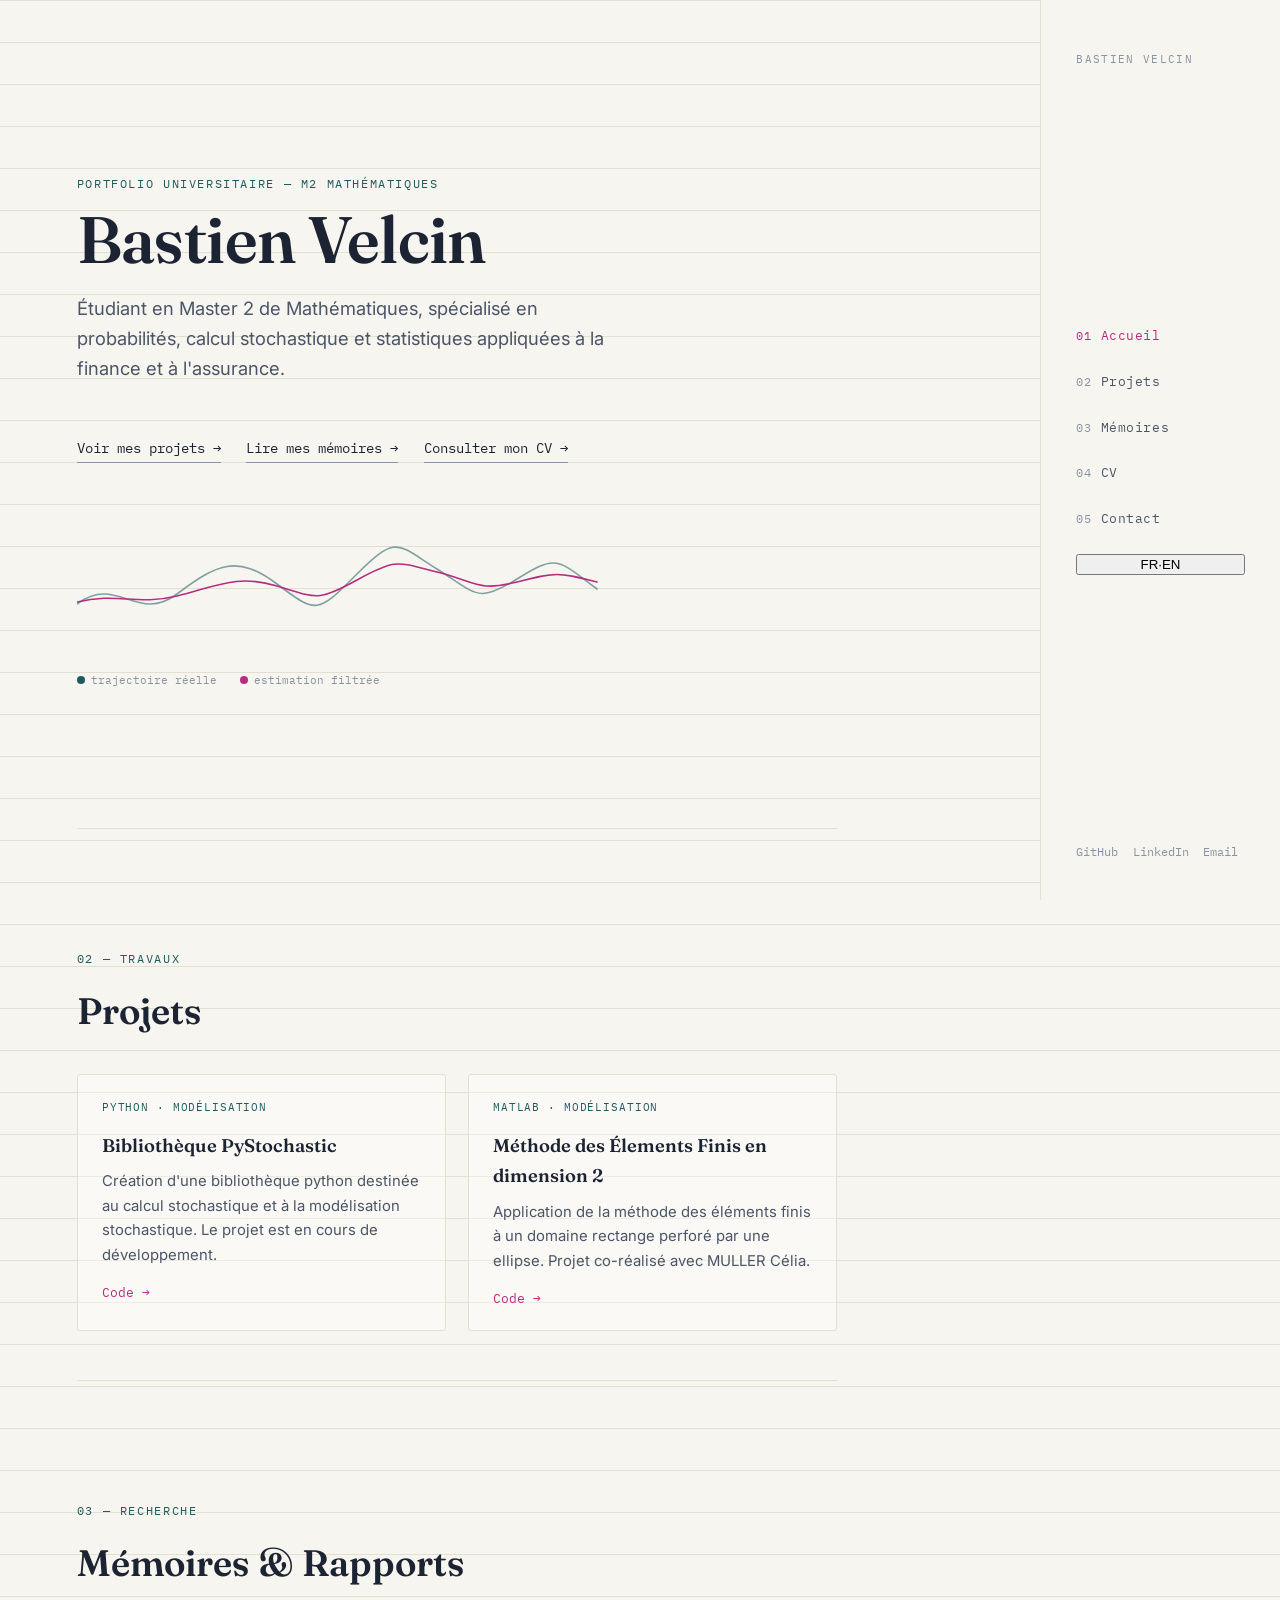
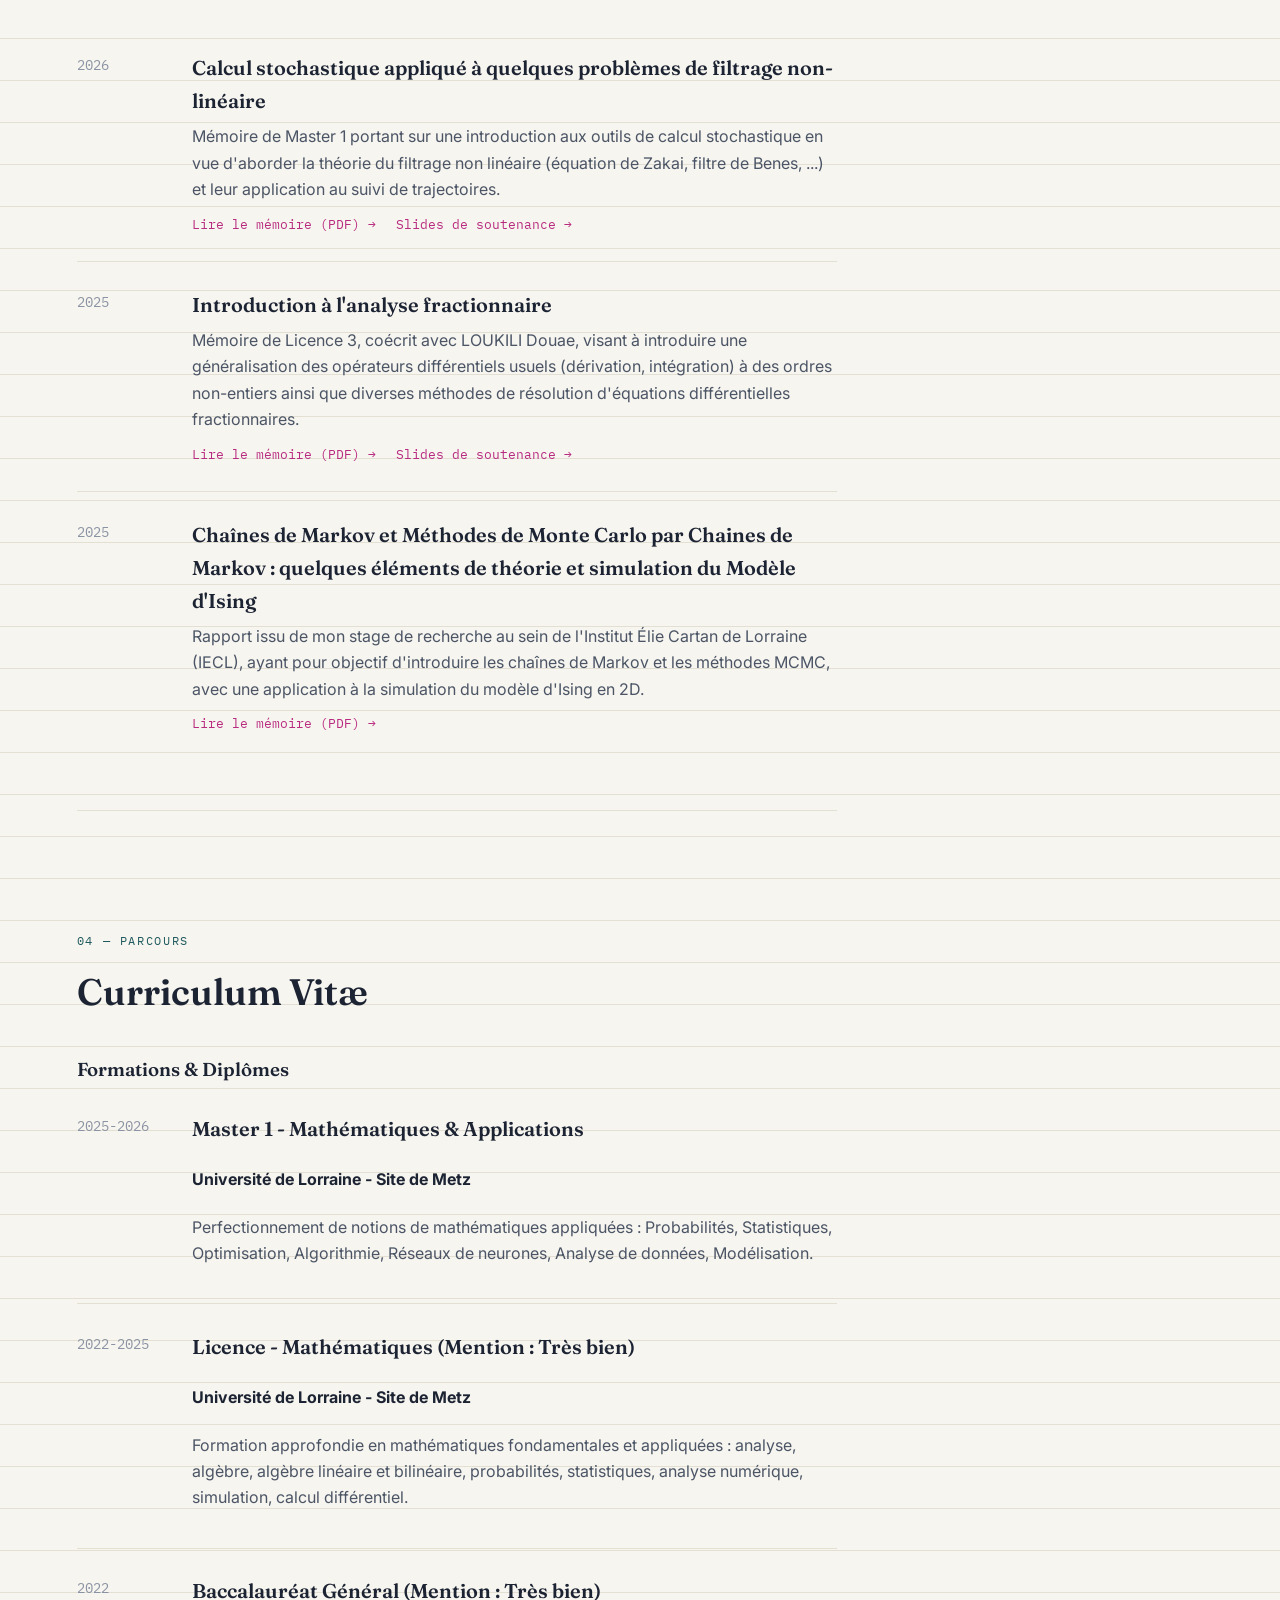
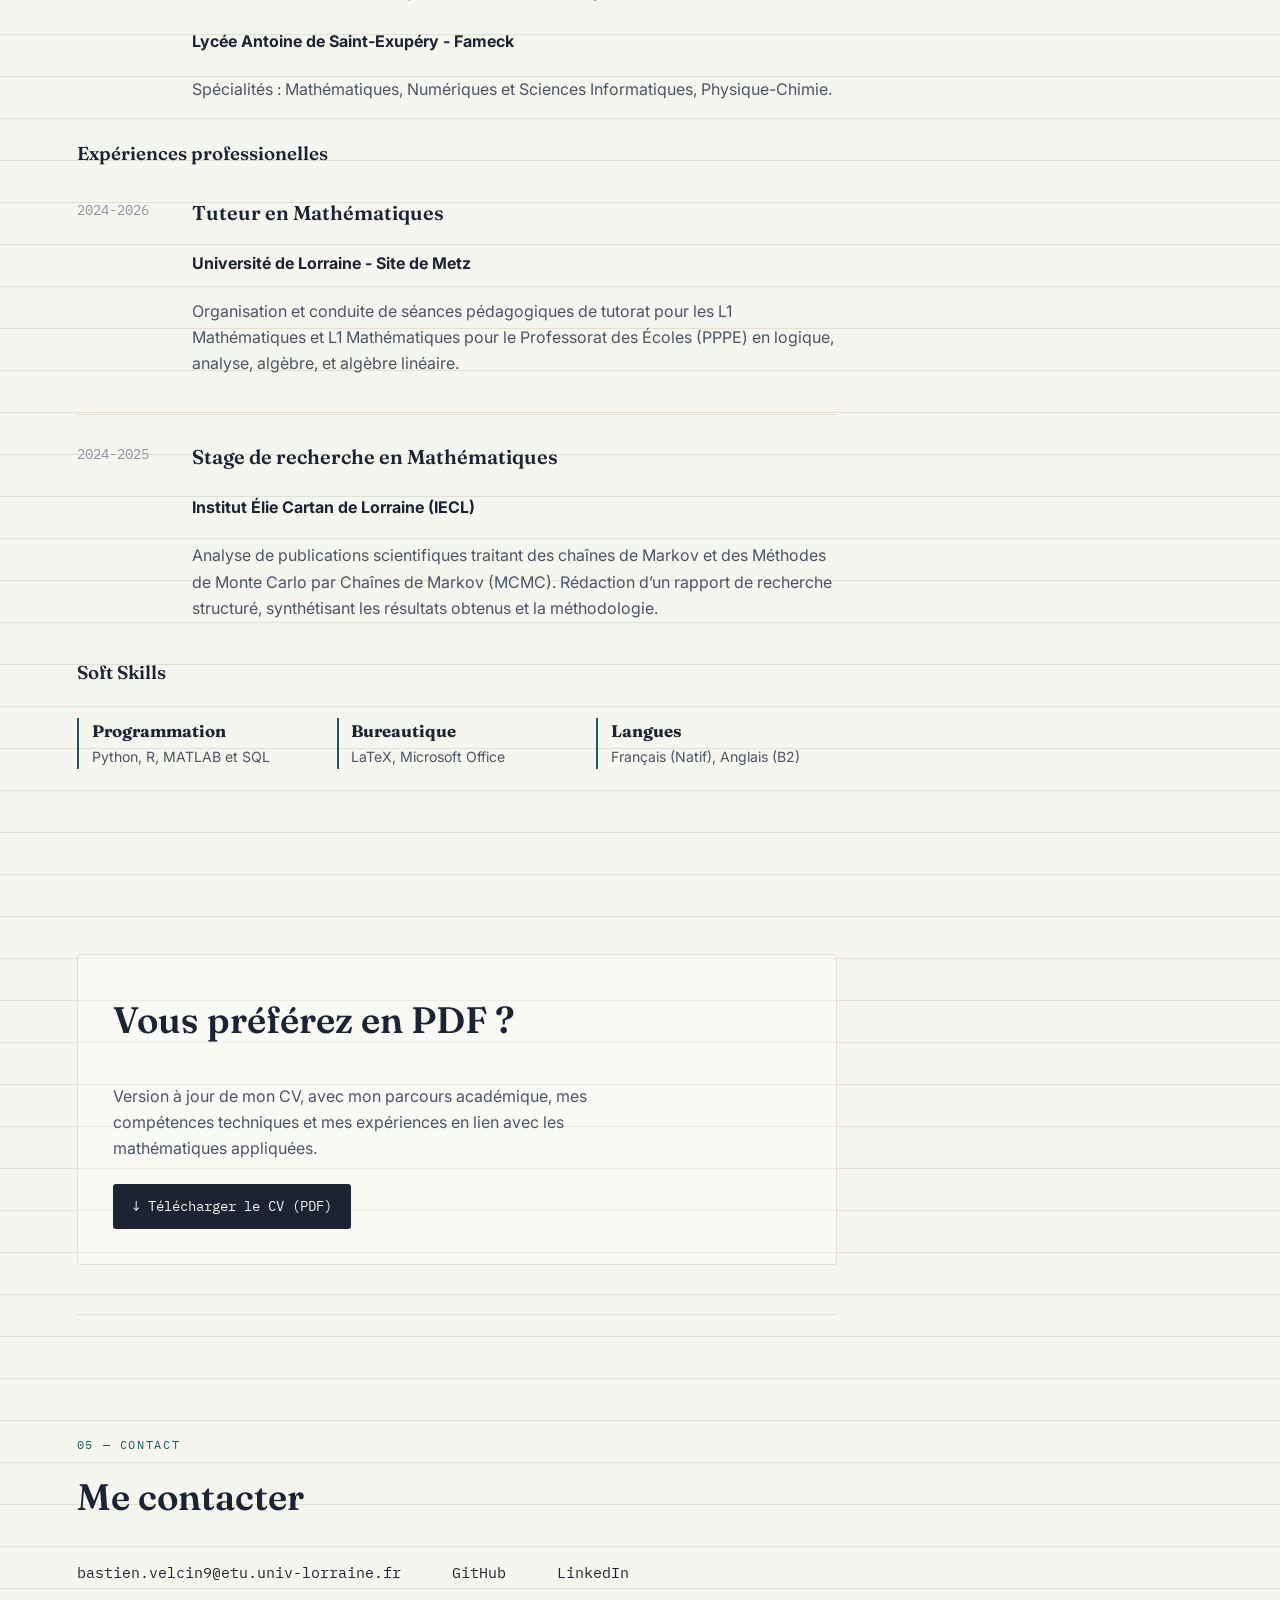
==== index.html @ 04fc6104 "Update index.html" ====
<!DOCTYPE html>
<html lang="fr">
<head>
<meta charset="UTF-8">
<meta name="viewport" content="width=device-width, initial-scale=1.0">
<title>Bastien Velcin — Portfolio universitaire</title>
<meta name="description" content="Portfolio universitaire — projets, mémoires et CV en mathématiques (probabilités, calcul stochastique, filtrage non linéaire).">
<link rel="preconnect" href="https://fonts.googleapis.com">
<link rel="preconnect" href="https://fonts.gstatic.com" crossorigin>
<link href="https://fonts.googleapis.com/css2?family=Fraunces:ital,opsz,wght@0,9..144,400;0,9..144,600;1,9..144,500&family=Inter:wght@400;500;600&family=IBM+Plex+Mono:wght@400;500&display=swap" rel="stylesheet">
<link rel="stylesheet" href="style.css">
</head>
<body>

<!-- Mobile top bar (shown under 900px, replaces the fixed right nav) -->
<!--
<div class="topbar">
  <span class="brand">Bastien Velcin</span>
  <div class="topbar-right">
    <button class="lang-switch" id="lang-toggle-mobile" aria-label="Changer de langue / Switch language">
      <span data-lang-btn="fr">FR</span><span class="lang-sep">·</span><span data-lang-btn="en">EN</span>
    </button>
    <button id="menu-toggle" aria-expanded="false" aria-controls="topbar-menu">Menu</button>
  </div>
</div>
<nav id="topbar-menu" class="topbar-menu" aria-label="Navigation principale (mobile)">
  <a href="#accueil" data-nav data-i18n="nav.accueil">Accueil</a>
  <a href="#projets" data-nav data-i18n="nav.projets">Projets</a>
  <a href="#memoires" data-nav data-i18n="nav.memoires">Mémoires</a>
  <a href="#cv" data-nav data-i18n="nav.cv">CV</a>
  <a href="#contact" data-nav data-i18n="nav.contact">Contact</a>
</nav>
-->
<div class="layout">

  <main class="content">

    <!-- ============ ACCUEIL ============ -->
    <section id="accueil">
      <p class="eyebrow" data-i18n="hero.eyebrow">Portfolio universitaire — M2 Mathématiques</p>
      <h1 class="hero-title">Bastien Velcin</h1>
      <p class="hero-tagline" data-i18n="hero.tagline">
        Étudiant en Master 2 de Mathématiques, spécialisé en probabilités, calcul stochastique et
        statistiques appliquées à la finance et à l'assurance.
      </p>

      <div class="hero-links">
        <a href="#projets" data-i18n="hero.link.projets">Voir mes projets →</a>
        <a href="#memoires" data-i18n="hero.link.memoires">Lire mes mémoires →</a>
        <a href="#cv" data-i18n="hero.link.cv">Consulter mon CV →</a>
      </div>

      <div class="trajectory-wrap">
        <svg viewBox="0 0 560 140" width="100%" height="140" role="img" aria-label="Illustration : trajectoire réelle et son estimation filtrée">
          <path id="path-true" class="path-anim" d="M0,90 C40,60 60,110 100,80 S160,40 200,70 240,100 280,60 320,30 360,55 400,90 440,65 480,45 520,75 560,50" />
          <path id="path-est" class="path-anim" d="M0,88 C40,78 60,92 100,82 S160,60 200,72 240,88 280,66 320,48 360,58 400,78 440,68 480,58 520,68 560,58" />
        </svg>
        <p class="trajectory-caption">
          <span><i class="dot steel"></i> <span data-i18n="traj.true">trajectoire réelle</span></span>
          <span><i class="dot raspberry"></i> <span data-i18n="traj.est">estimation filtrée</span></span>
        </p>
      </div>
    </section>

    <!-- ============ PROJETS ============ -->
    <section id="projets">
      <p class="eyebrow" data-i18n="section.projets.eyebrow">02 — Travaux</p>
      <h2 data-i18n="section.projets.title">Projets</h2>
      <div class="grid-projets" id="projets-grid"><!-- injecté par script.js --></div>
    </section>

    <!-- ============ MEMOIRES ============ -->
    <section id="memoires">
      <p class="eyebrow" data-i18n="section.memoires.eyebrow">03 — Recherche</p>
      <h2 data-i18n="section.memoires.title">Mémoires & Rapports</h2>
      <div id="memoires-list"><!-- injecté par script.js --></div>
    </section>

    <!-- ============ CV ============ -->
    <section id="cv">
      <p class="eyebrow" data-i18n="section.cv.eyebrow">04 — Parcours</p>
      <h2 data-i18n="section.cv.title">Curriculum Vitæ</h2>

      <div id="diplomes">
      <h3 data-i18n="section.diplomes.title">Formations & Diplômes</h3>
      <div id="diplomes-list"><!-- injecté par script.js --></div>
      </div>
      
      <div id="experiences">
      <h3 data-i18n="section.experiences.title">Expériences professionnelles</h3>
      <div id="experiences-list"><!-- injecté par script.js --></div>
      </div>
      
       <div id="softskills">
        <h3 data-i18n="section.softskills.title">Soft Skills</h3>
        <ul class="cv-highlights", id="softskills-list"></ul>
        <!--
       <ul class="cv-highlights">
          <li><strong data-i18n="cv.h1.label">Programmation</strong><span data-i18n="cv.h1.value">Python, R, MATLAB, SQL</span></li>
          <li><strong data-i18n="cv.h2.label">Bureautique</strong><span data-i18n="cv.h2.value">LaTeX, Excel</span></li>
          <li><strong data-i18n="cv.h3.label">Langues</strong><span data-i18n="cv.h3.value">Français (Natif), Anglais (B2)</span></li>
        </ul>-->
      </div>
      <section>
      </section>
      <div class="cv-box">
        <h2>Vous préférez en PDF ?</h2>
        <p class="cv-summary" data-i18n="cv.summary">
          Version à jour de mon CV, avec mon parcours académique, mes compétences techniques
          et mes expériences en lien avec les mathématiques appliquées.
        </p>
        <div id="cv-button">
        </div>
        <!--<a class="btn" href="assets/cv/CV.pdf" download data-i18n="cv.button">↓ Télécharger le CV (PDF)</a>-->

        <!--
        <ul class="cv-highlights">
          <li><strong data-i18n="cv.h1.label">M1</strong><span data-i18n="cv.h1.value">Mathématiques — probabilités &amp; stochastique</span></li>
          <li><strong data-i18n="cv.h2.label">Mémoire</strong><span data-i18n="cv.h2.value">Filtrage non linéaire</span></li>
          <li><strong data-i18n="cv.h3.label">Outils</strong><span data-i18n="cv.h3.value">LaTeX, Python, R</span></li>
        </ul>
        -->
      </div>
    </section>

    <!-- ============ CONTACT ============ -->
    <section id="contact">
      <p class="eyebrow" data-i18n="section.contact.eyebrow">05 — Contact</p>
      <h2 data-i18n="section.contact.title">Me contacter</h2>
      <div class="contact-grid">
        <a href="mailto:prenom.nom@etu.univ.fr">bastien.velcin9@etu.univ-lorraine.fr</a>
        <a href="https://github.com/BastienVelcin" target="_blank" rel="noopener">GitHub</a>
        <a href="https://www.linkedin.com/in/bastien-velcin" target="_blank" rel="noopener">LinkedIn</a>
      </div>
    </section>

  </main>

  <!--
  <footer class="site-foot">© <span id="year"></span> — <span data-i18n="footer.text">Site construit avec HTML/CSS/JS, hébergé sur GitHub Pages.</span></footer>
  -->
  <aside class="sidebar">
    <p class="brand">Bastien Velcin</p>
    <nav aria-label="Navigation principale">
      <ul>
        <li><a href="#accueil" data-nav><span class="idx">01</span><span data-i18n="nav.accueil">Accueil</span></a></li>
        <li><a href="#projets" data-nav><span class="idx">02</span><span data-i18n="nav.projets">Projets</span></a></li>
        <li><a href="#memoires" data-nav><span class="idx">03</span><span data-i18n="nav.memoires">Mémoires</span></a></li>
        <li><a href="#cv" data-nav><span class="idx">04</span><span data-i18n="nav.cv">CV</span></a></li>
        <li><a href="#contact" data-nav><span class="idx">05</span><span data-i18n="nav.contact">Contact</span></a></li>
      </ul>
    </nav>
    <button class="lang-switch" id="lang-toggle-desktop" aria-label="Changer de langue / Switch language">
      <span data-lang-btn="fr">FR</span><span class="lang-sep">·</span><span data-lang-btn="en">EN</span>
    </button>
    <div class="sidebar-foot">
      <a href="https://github.com/BastienVelcin" target="_blank" rel="noopener">GitHub</a>
      <a href="https://www.linkedin.com/in/bastien-velcin" target="_blank" rel="noopener">LinkedIn</a>
      <a href="mailto:bastien.velcin9@etu.univ-lorraine.fr">Email</a>
    </div>
  </aside>

</div>

<script src="script.js"></script>
</body>
</html>
---- style.css ----
/* ===================================================================
   PORTFOLIO — tokens
   Paper & ink base, raspberry (filtered estimate) / steel (true signal)
   as a split-complementary accent pair — a nod to filtering theory:
   one color for the noisy/true trajectory, one for the estimate.
=================================================================== */
:root {
  --paper: #F7F5EF;
  --paper-line: #E3E0D3;
  --ink: #1C2333;
  --ink-soft: #4B5566;
  --ink-faint: #8A93A3;
  --raspberry: #B82C80;
  --raspberry-soft: rgba(184, 44, 128, 0.10);
  --steel: #1F5A5E;
  --steel-soft: rgba(31, 90, 94, 0.10);

  --font-display: 'Fraunces', 'Georgia', serif;
  --font-body: 'Inter', -apple-system, BlinkMacSystemFont, 'Segoe UI', sans-serif;
  --font-mono: 'IBM Plex Mono', 'SFMono-Regular', Consolas, monospace;

  --nav-w: 240px;
  --content-max: 760px;
  --radius: 3px;
}

* { box-sizing: border-box; }

html {
  scroll-behavior: smooth;
}

@media (prefers-reduced-motion: reduce) {
  html { scroll-behavior: auto; }
  * { animation-duration: 0.001ms !important; animation-iteration-count: 1 !important; transition-duration: 0.001ms !important; }
}

body {
  margin: 0;
  background:
    linear-gradient(var(--paper-line) 1px, transparent 1px) 0 0 / 100% 42px,
    var(--paper);
  color: var(--ink);
  font-family: var(--font-body);
  font-size: 16px;
  line-height: 1.65;
  -webkit-font-smoothing: antialiased;
}

a { color: var(--raspberry); text-decoration: none; }
a:hover { text-decoration: underline; }

::selection { background: var(--raspberry-soft); color: var(--ink); }

/* ---------------------------------------------------------------
   Layout — the page divided in two: scrolling content on the
   left, a fixed vertical nav rail on the right.
---------------------------------------------------------------- */
.layout {
  display: flex;
  min-height: 100vh;
}

main.content {
  flex: 1 1 auto;
  padding: 0 6vw 0 6vw;
  margin-right: var(--nav-w);
  max-width: calc(var(--content-max) + 12vw);
}

.sidebar {
  position: fixed;
  top: 0;
  right: 0;
  width: var(--nav-w);
  height: 100vh;
  border-left: 1px solid var(--paper-line);
  background: var(--paper);
  display: flex;
  flex-direction: column;
  justify-content: center;
  padding: 0 2.2rem;
  z-index: 50;
}

.sidebar .brand {
  position: absolute;
  top: 2.4rem;
  left: 2.2rem;
  right: 2.2rem;
  font-family: var(--font-mono);
  font-size: 0.7rem;
  letter-spacing: 0.12em;
  color: var(--ink-faint);
  text-transform: uppercase;
}

.sidebar nav ul {
  list-style: none;
  margin: 0;
  padding: 0;
}

.sidebar nav li { margin: 0 0 1.5rem; }

.sidebar nav a {
  color: var(--ink-soft);
  font-family: var(--font-mono);
  font-size: 0.82rem;
  letter-spacing: 0.04em;
  display: flex;
  align-items: baseline;
  gap: 0.6rem;
  transition: color 0.2s ease;
}

.sidebar nav a:hover { color: var(--ink); text-decoration: none; }

.sidebar nav .idx {
  color: var(--ink-faint);
  font-size: 0.72rem;
}

.sidebar nav a.active { color: var(--raspberry); }
.sidebar nav a.active .idx { color: var(--raspberry); }

.sidebar nav a.active::before {
  content: '';
  position: absolute;
}

.sidebar .sidebar-foot {
  position: absolute;
  bottom: 2.4rem;
  left: 2.2rem;
  right: 2.2rem;
  display: flex;
  gap: 0.9rem;
}

.sidebar .sidebar-foot a {
  color: var(--ink-faint);
  font-size: 0.75rem;
  font-family: var(--font-mono);
}
.sidebar .sidebar-foot a:hover { color: var(--raspberry); }

/* Mobile top bar (replaces the sidebar under 900px) */
.topbar { display: none; }

/* ---------------------------------------------------------------
   Sections
---------------------------------------------------------------- */
section {
  padding: 7.5rem 0 3rem;
  border-bottom: 1px solid transparent;
} 

section + section { border-top: 1px solid var(--paper-line); }

.eyebrow {
  font-family: var(--font-mono);
  font-size: 0.72rem;
  letter-spacing: 0.14em;
  text-transform: uppercase;
  color: var(--steel);
  margin: 0 0 0.8rem;
}

h1, h2, h3 { font-family: var(--font-display); font-weight: 600; color: var(--ink); margin: 0; }

h2 { font-size: clamp(1.7rem, 3vw, 2.3rem); margin-bottom: 2rem; }

/* ---- Hero / Accueil ---- */
#accueil {
  padding-top: 6rem;
  min-height: 92vh;
  display: flex;
  flex-direction: column;
  justify-content: center;
}

.hero-title {
  font-size: clamp(2.4rem, 5.2vw, 4.1rem);
  line-height: 1.05;
  letter-spacing: -0.01em;
}

.hero-title em {
  font-style: italic;
  color: var(--raspberry);
}

.hero-tagline {
  margin-top: 1.1rem;
  font-size: 1.15rem;
  color: var(--ink-soft);
  max-width: 46ch;
}

.hero-links {
  margin-top: 2.2rem;
  display: flex;
  gap: 1.6rem;
  flex-wrap: wrap;
  font-family: var(--font-mono);
  font-size: 0.85rem;
}

.hero-links a {
  color: var(--ink);
  border-bottom: 1px solid var(--ink-faint);
  padding-bottom: 2px;
}
.hero-links a:hover { border-color: var(--raspberry); color: var(--raspberry); text-decoration: none; }

.trajectory-wrap {
  margin-top: 3.2rem;
  max-width: 560px;
}

.trajectory-caption {
  font-family: var(--font-mono);
  font-size: 0.7rem;
  color: var(--ink-faint);
  margin-top: 0.6rem;
  display: flex;
  gap: 1.4rem;
}
.trajectory-caption span { display: flex; align-items: center; gap: 0.4rem; }
.dot { width: 8px; height: 8px; border-radius: 50%; display: inline-block; }
.dot.steel { background: var(--steel); }
.dot.raspberry { background: var(--raspberry); }

#path-true, #path-est { fill: none; stroke-width: 1.6; stroke-linecap: round; }
#path-true { stroke: var(--steel); opacity: 0.55; }
#path-est { stroke: var(--raspberry); }

.path-anim {
  stroke-dasharray: 900;
  stroke-dashoffset: 900;
  animation: draw 2.4s ease-out forwards;
}
#path-true.path-anim { animation-delay: 0.1s; }
#path-est.path-anim { animation-delay: 0.5s; }

@keyframes draw { to { stroke-dashoffset: 0; } }

/* ---- Projets ---- */
.grid-projets {
  display: grid;
  grid-template-columns: repeat(auto-fill, minmax(280px, 1fr));
  gap: 1.4rem;
}

.card {
  border: 1px solid var(--paper-line);
  background: rgba(255,255,255,0.35);
  padding: 1.5rem 1.5rem 1.3rem;
  border-radius: var(--radius);
  transition: border-color 0.2s ease, transform 0.2s ease;
}
.card:hover { border-color: var(--raspberry); transform: translateY(-2px); }

.card .tag {
  font-family: var(--font-mono);
  font-size: 0.68rem;
  color: var(--steel);
  text-transform: uppercase;
  letter-spacing: 0.08em;
}

.card h3 { font-size: 1.15rem; margin: 0.5rem 0 0.5rem; }
.card p { color: var(--ink-soft); font-size: 0.93rem; margin: 0 0 0.9rem; }

.card .card-links { display: flex; gap: 1rem; font-size: 0.82rem; font-family: var(--font-mono); }

/* ---- Mémoires ---- */
.memoire-item {
  display: grid;
  grid-template-columns: 90px 1fr;
  gap: 1.6rem;
  padding: 1.6rem 0;
}
.memoire-item + .memoire-item { border-top: 1px solid var(--paper-line); }

.memoire-item .year {
  font-family: var(--font-mono);
  font-size: 0.85rem;
  color: var(--ink-faint);
  padding-top: 0.2rem;
}

.memoire-item h3 { font-size: 1.25rem; margin-bottom: 0.4rem; }
.memoire-item p { color: var(--ink-soft); margin: 0 0 0.7rem; }
.memoire-item .card-links { font-family: var(--font-mono); font-size: 0.82rem; display: flex; gap: 1.2rem; }

/* ---- CV ---- */
.cv-box {
  border: 1px solid var(--paper-line);
  padding: 2.2rem;
  border-radius: var(--radius);
  background: rgba(255,255,255,0.35);
}

.cv-box .cv-summary { color: var(--ink-soft); max-width: 55ch; margin-bottom: 1.4rem; }

.btn {
  display: inline-flex;
  align-items: center;
  gap: 0.5rem;
  font-family: var(--font-mono);
  font-size: 0.85rem;
  color: var(--paper);
  background: var(--ink);
  padding: 0.7rem 1.2rem;
  border-radius: var(--radius);
  transition: background 0.2s ease;
}
.btn:hover { background: var(--raspberry); text-decoration: none; }

.cv-highlights {
  margin-top: 1.8rem;
  display: grid;
  grid-template-columns: repeat(auto-fit, minmax(180px, 1fr));
  gap: 1.2rem;
  list-style: none;
  padding: 0;
}
.cv-highlights li {
  font-size: 0.88rem;
  color: var(--ink-soft);
  border-left: 2px solid var(--steel);
  padding-left: 0.8rem;
}
.cv-highlights strong { display: block; color: var(--ink); font-family: var(--font-display); font-size: 1.05rem; }

/* ---- Contact ---- */
#contact { padding-bottom: 8rem; }
.contact-grid {
  display: flex;
  flex-wrap: wrap;
  gap: 2.4rem 3.2rem;
}
.contact-grid a { font-family: var(--font-mono); font-size: 0.95rem; color: var(--ink); }
.contact-grid a:hover { color: var(--raspberry); }

footer.site-foot {
  margin-right: var(--nav-w);
  padding: 1.6rem 6vw 2rem;
  font-family: var(--font-mono);
  font-size: 0.72rem;
  color: var(--ink-faint);
}

/* ---- Reveal on scroll ---- */
.reveal {
  opacity: 0;
  transform: translateY(14px);
  transition: opacity 0.6s ease, transform 0.6s ease;
}
.reveal.in { opacity: 1; transform: translateY(0); }

/* ---------------------------------------------------------------
   Responsive — under 900px the right rail becomes a top bar
---------------------------------------------------------------- */
@media (max-width: 900px) {
  .sidebar { display: none; }

  .topbar {
    display: flex;
    position: sticky;
    top: 0;
    z-index: 50;
    background: var(--paper);
    border-bottom: 1px solid var(--paper-line);
    padding: 0.9rem 5vw;
    align-items: center;
    justify-content: space-between;
  }

  .topbar .brand {
    font-family: var(--font-mono);
    font-size: 0.72rem;
    letter-spacing: 0.1em;
    color: var(--ink-faint);
    text-transform: uppercase;
  }

  .topbar button {
    background: none;
    border: 1px solid var(--ink);
    color: var(--ink);
    font-family: var(--font-mono);
    font-size: 0.78rem;
    padding: 0.4rem 0.8rem;
    border-radius: var(--radius);
  }

  .topbar-menu {
    display: none;
    position: absolute;
    top: 100%;
    left: 0;
    right: 0;
    background: var(--paper);
    border-bottom: 1px solid var(--paper-line);
    flex-direction: column;
    padding: 0.5rem 5vw 1.2rem;
  }
  .topbar-menu.open { display: flex; }
  .topbar-menu a {
    color: var(--ink-soft);
    font-family: var(--font-mono);
    font-size: 0.9rem;
    padding: 0.7rem 0;
    border-bottom: 1px solid var(--paper-line);
  }
  .topbar-menu a.active { color: var(--raspberry); }

  main.content { margin-right: 0; padding: 0 5vw; max-width: 100%; }
  footer.site-foot { margin-right: 0; padding: 1.6rem 5vw 2rem; }
  #accueil { padding-top: 3rem; min-height: auto; }
  .memoire-item { grid-template-columns: 1fr; gap: 0.4rem; }
}

/* Keyboard focus visibility */
a:focus-visible, button:focus-visible {
  outline: 2px solid var(--raspberry);
  outline-offset: 2px;
}
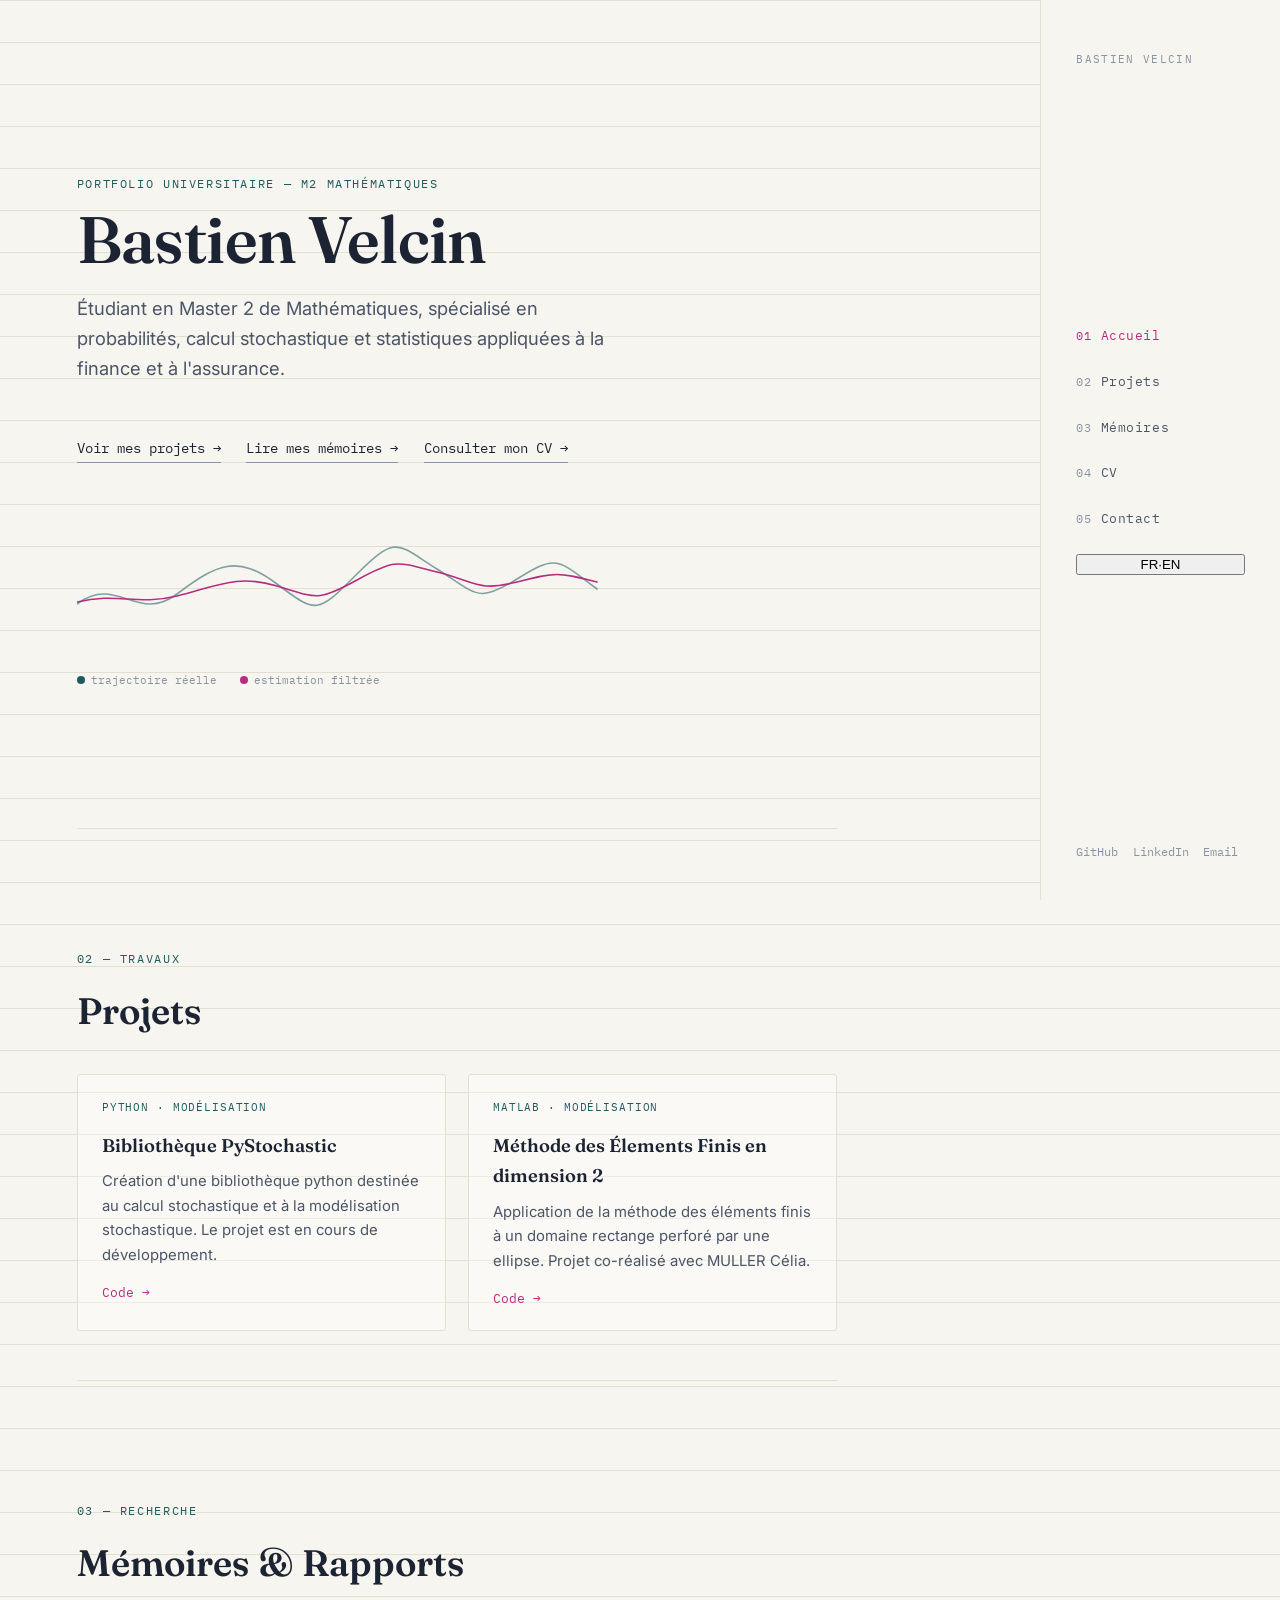
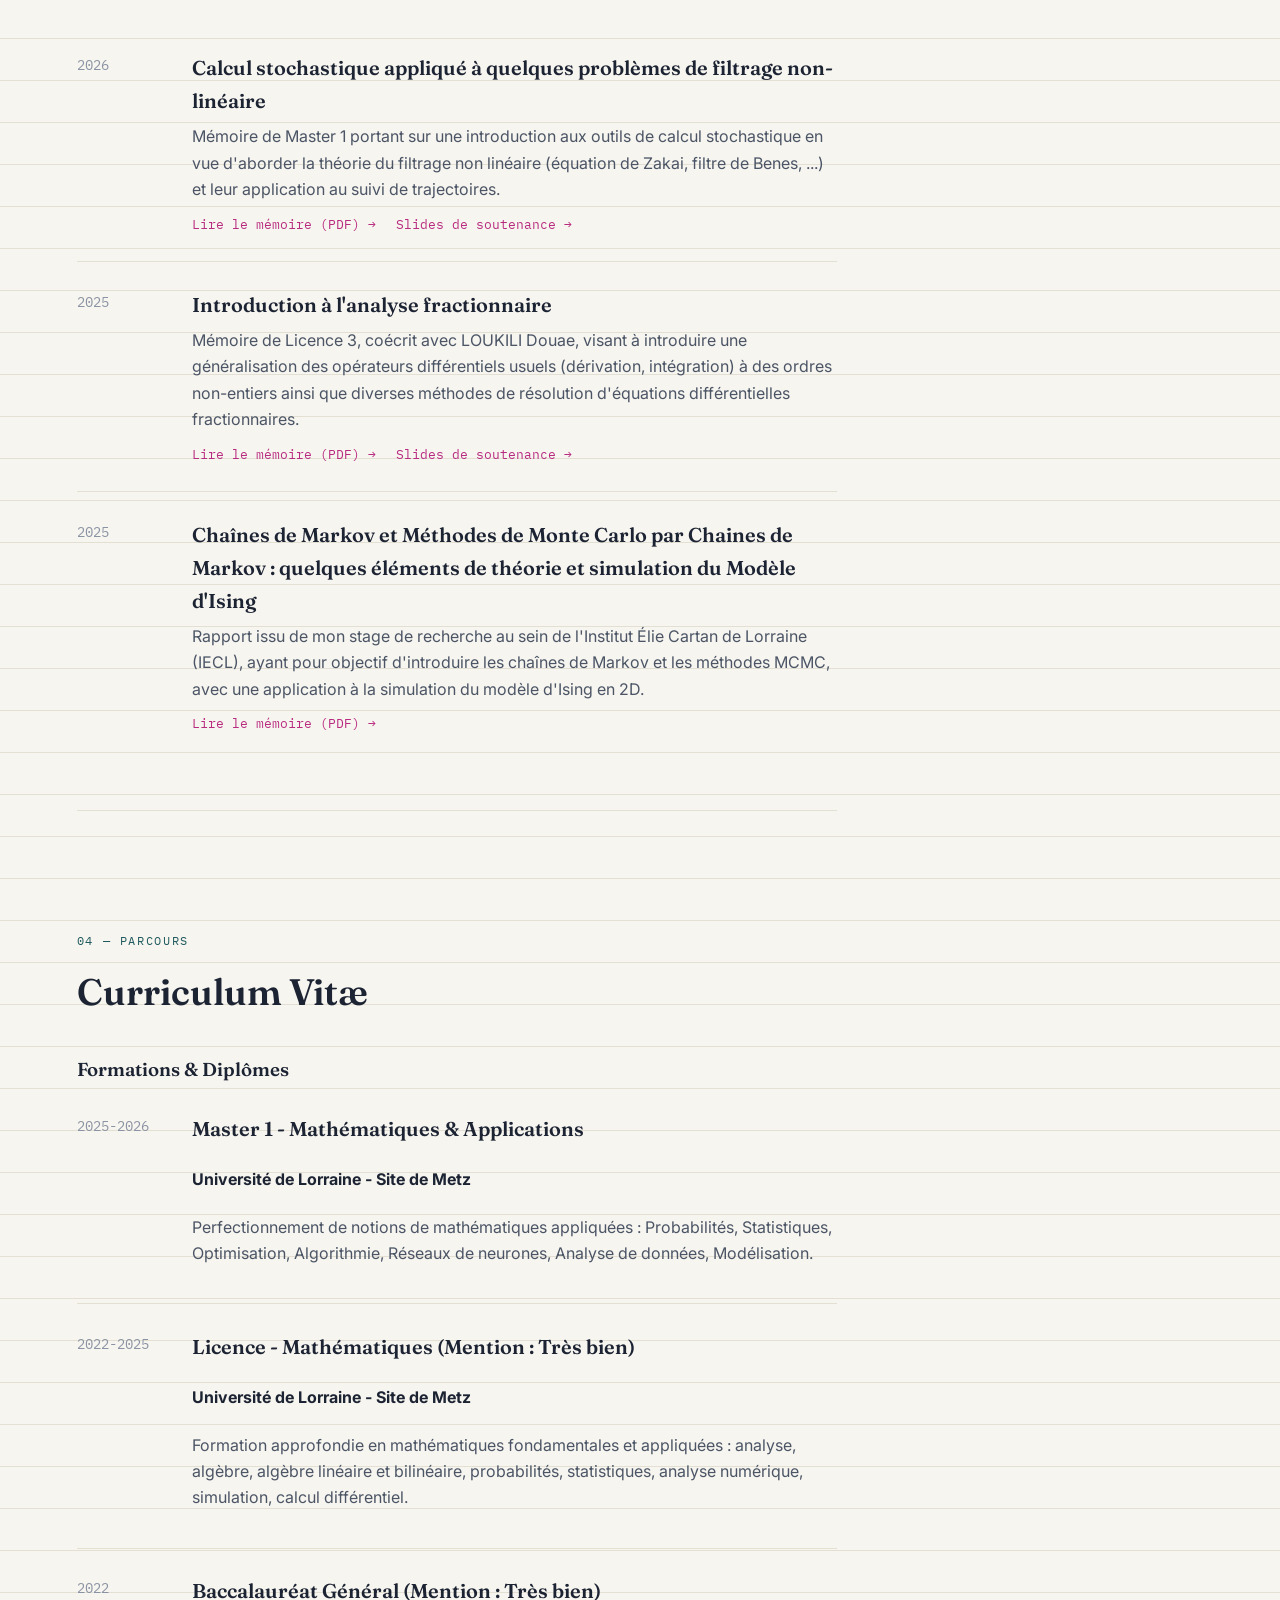
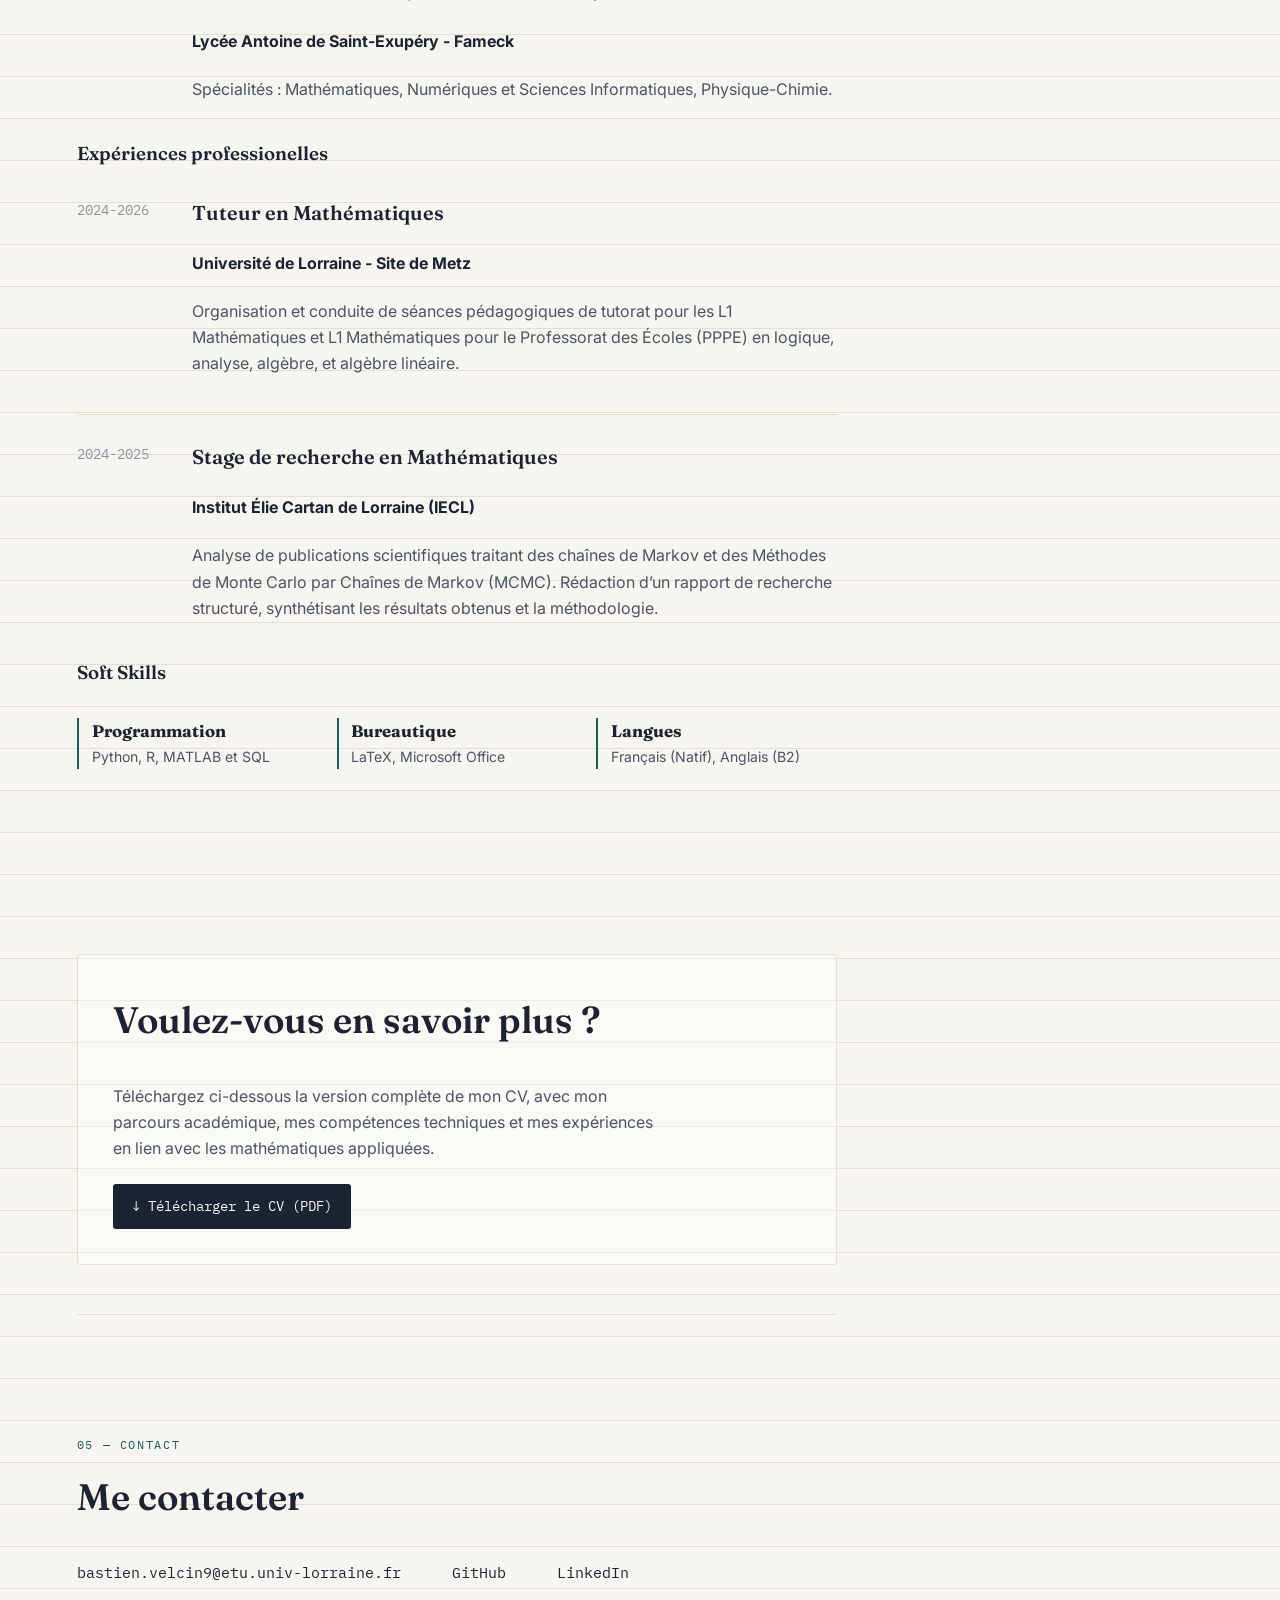
==== commit 21d7f2b4: "Update index.html" ====
--- a/index.html
+++ b/index.html
@@ -104,7 +104,7 @@
       <section>
       </section>
       <div class="cv-box">
-        <h2>Vous préférez en PDF ?</h2>
+        <h2 data-i18n="section.cv.titlebox">Vous préférez en PDF ?</h2>
         <p class="cv-summary" data-i18n="cv.summary">
           Version à jour de mon CV, avec mon parcours académique, mes compétences techniques
           et mes expériences en lien avec les mathématiques appliquées.
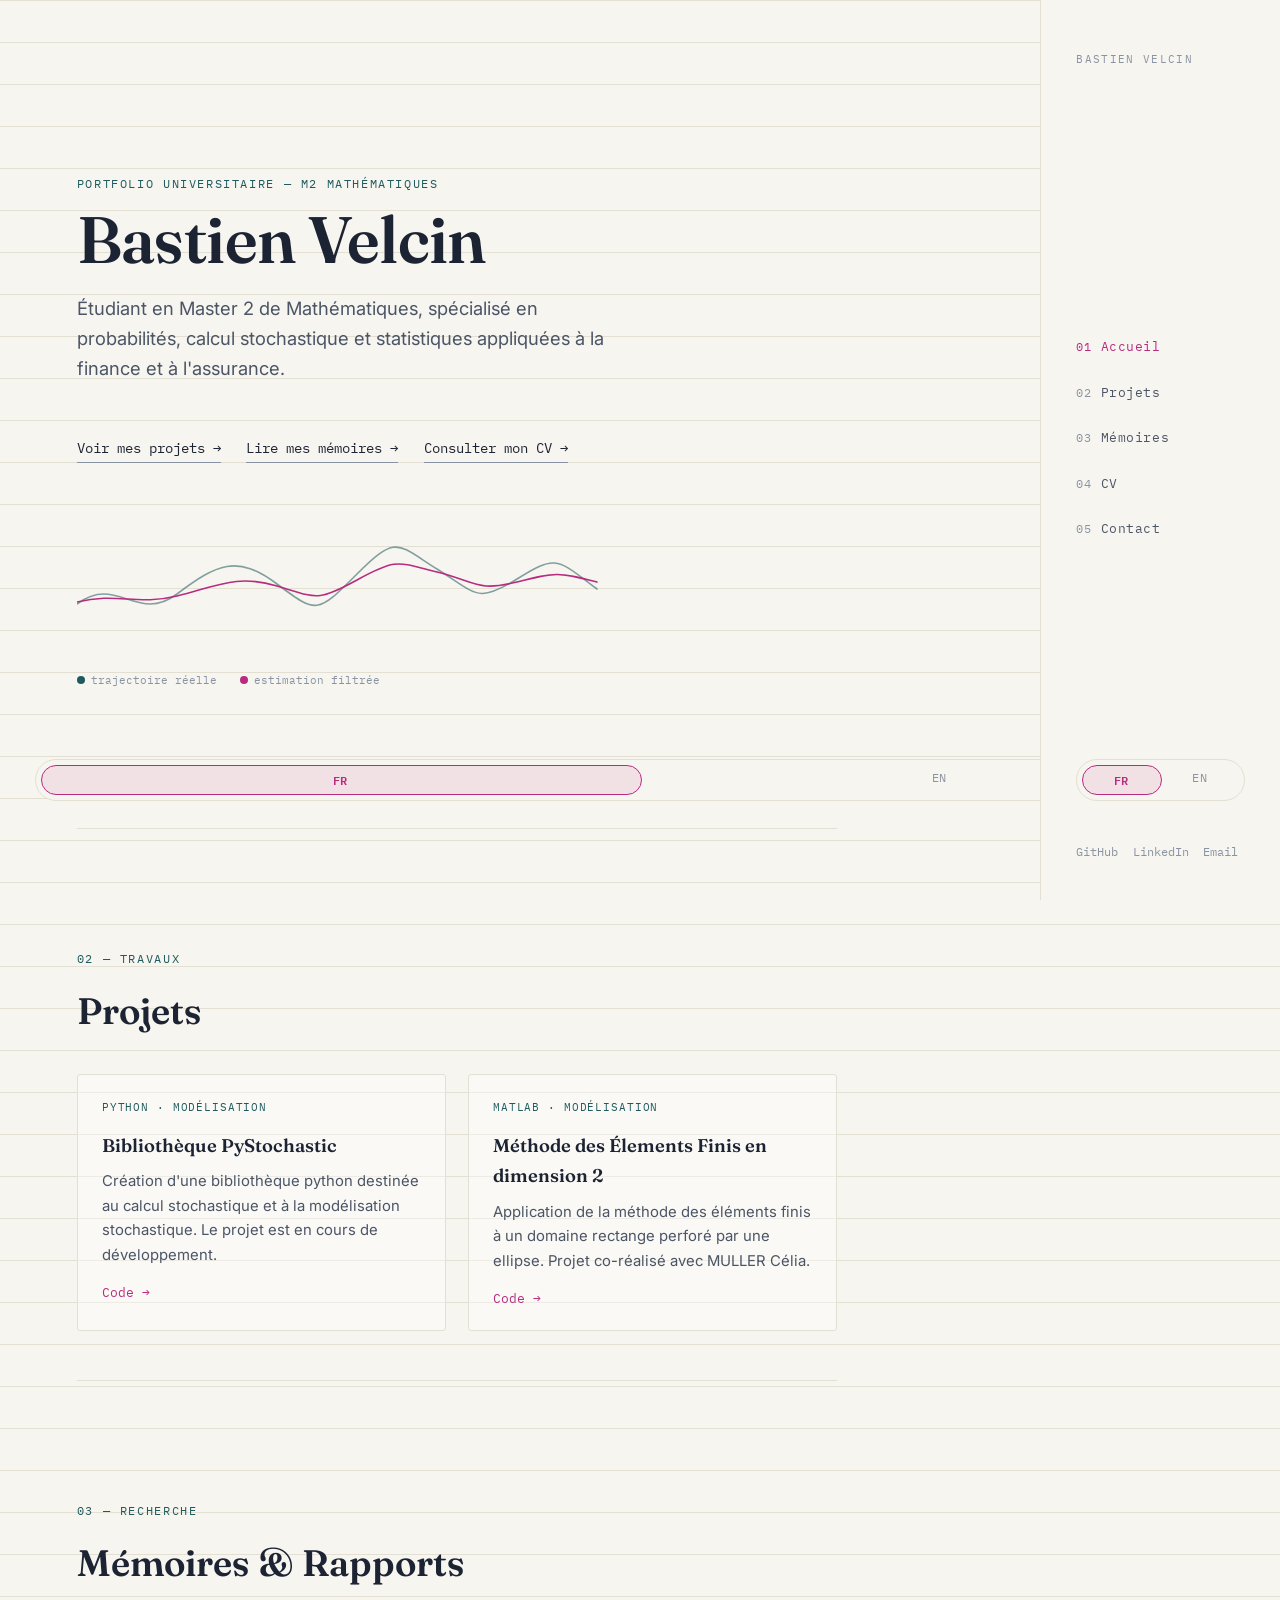
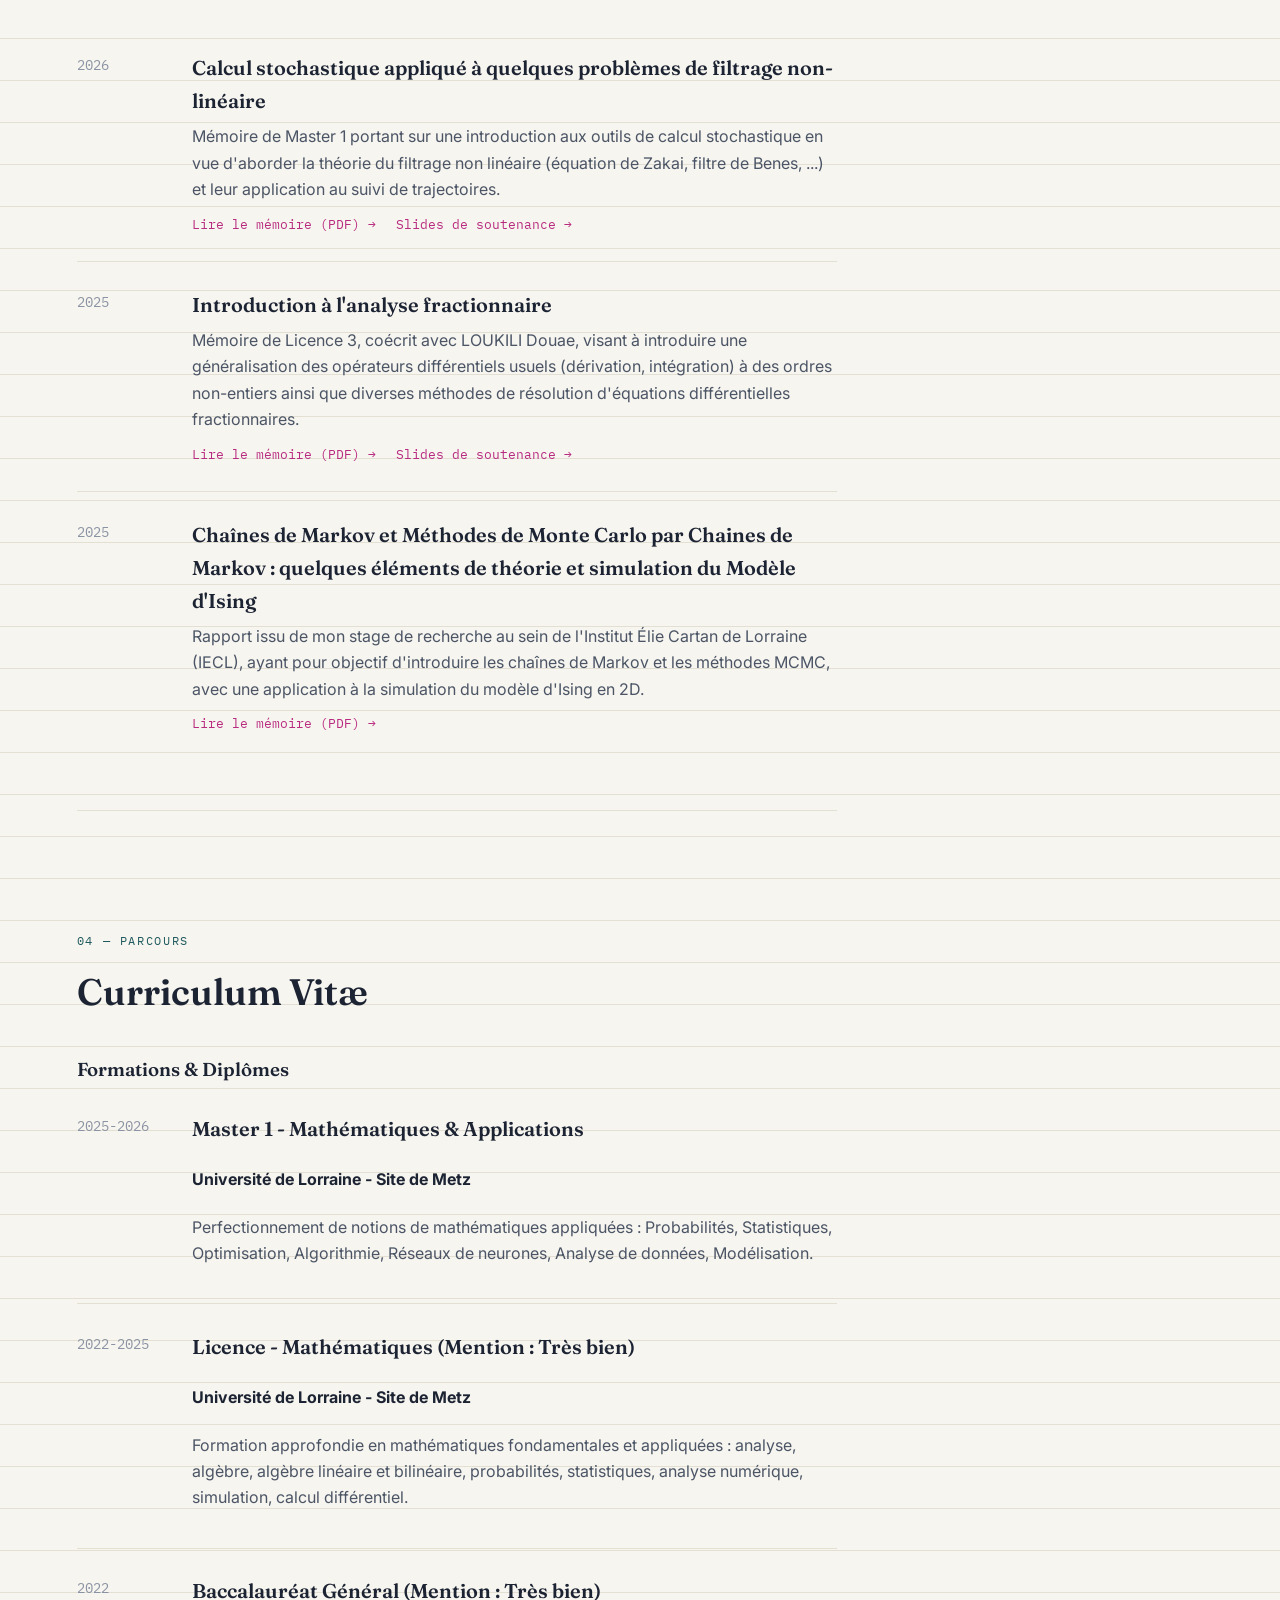
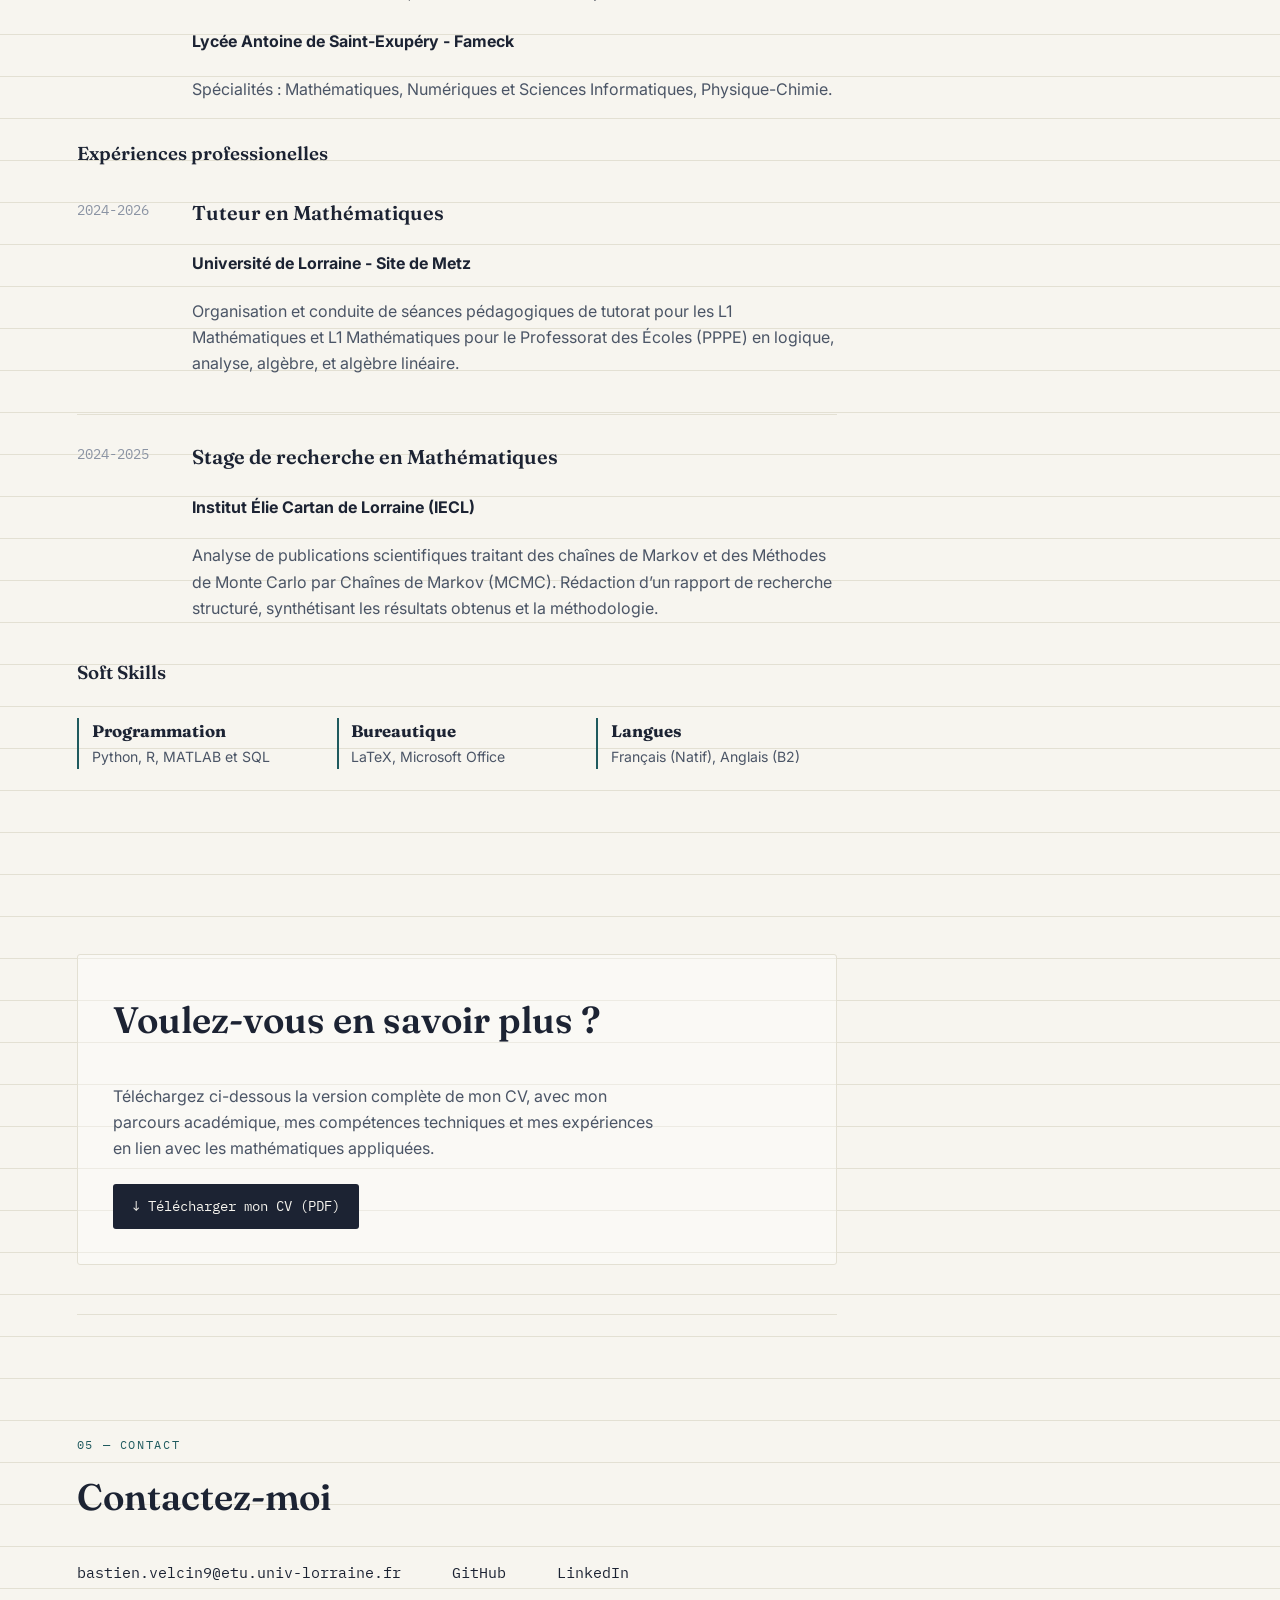
==== commit 46d4be1d: "Update index.html" ====
--- a/index.html
+++ b/index.html
@@ -161,7 +161,9 @@
   </aside>
 
 </div>
-
+<button class="lang-switch mobile-float" id="lang-toggle-float" aria-label="Changer de langue / Switch language">
+  <span data-lang-btn="fr">FR</span><span class="lang-sep">·</span><span data-lang-btn="en">EN</span>
+</button>
 <script src="script.js"></script>
 </body>
 </html>
--- a/style.css
+++ b/style.css
@@ -145,6 +145,63 @@
 }
 .sidebar .sidebar-foot a:hover { color: var(--raspberry); }
 
+/* ---- Language switch ---- */
+.lang-switch {
+  position: absolute;
+  bottom: 6.2rem;
+  left: 2.2rem;
+  right: 2.2rem;
+  background: var(--paper);
+  border: 1px solid var(--paper-line);
+  border-radius: 999px;
+  padding: 0.3rem;
+  font-family: var(--font-mono);
+  font-size: 0.72rem;
+  letter-spacing: 0.05em;
+  cursor: pointer;
+  display: flex;
+  gap: 0;
+  overflow: hidden;
+  transition: border-color 0.2s ease;
+}
+.lang-switch:hover { border-color: var(--raspberry); }
+
+.lang-switch .lang-sep { display: none; }
+
+.lang-switch [data-lang-btn] {
+  position: relative;
+  z-index: 1;
+  flex: 1 1 50%;
+  text-align: center;
+  padding: 0.32rem 0;
+  border-radius: 999px;
+  color: var(--ink-faint);
+  transition: color 0.25s ease;
+}
+
+.lang-switch::before {
+  content: '';
+  position: absolute;
+  top: 0.3rem;
+  bottom: 0.3rem;
+  left: 0.3rem;
+  width: calc(50% - 0.3rem);
+  background: var(--raspberry-soft);
+  border: 1px solid var(--raspberry);
+  border-radius: 999px;
+  transition: transform 0.28s cubic-bezier(0.65, 0, 0.35, 1);
+}
+
+.lang-switch[data-current="en"]::before {
+  transform: translateX(calc(100% - 0.1rem));
+}
+
+.lang-switch[data-current="fr"] [data-lang-btn="fr"],
+.lang-switch[data-current="en"] [data-lang-btn="en"] {
+  color: var(--raspberry);
+  font-weight: 600;
+}
+
 /* Mobile top bar (replaces the sidebar under 900px) */
 .topbar { display: none; }
 
@@ -154,7 +211,7 @@
 section {
   padding: 7.5rem 0 3rem;
   border-bottom: 1px solid transparent;
-} 
+}
 
 section + section { border-top: 1px solid var(--paper-line); }
 
@@ -387,6 +444,8 @@
     text-transform: uppercase;
   }
 
+  .topbar-right { display: flex; align-items: center; gap: 0.7rem; }
+
   .topbar button {
     background: none;
     border: 1px solid var(--ink);
@@ -395,6 +454,15 @@
     font-size: 0.78rem;
     padding: 0.4rem 0.8rem;
     border-radius: var(--radius);
+  }
+
+  .topbar .lang-switch {
+    position: relative;
+    width: 92px;
+    bottom: auto;
+    left: auto;
+    right: auto;
+    border: 1px solid var(--paper-line);
   }
 
   .topbar-menu {
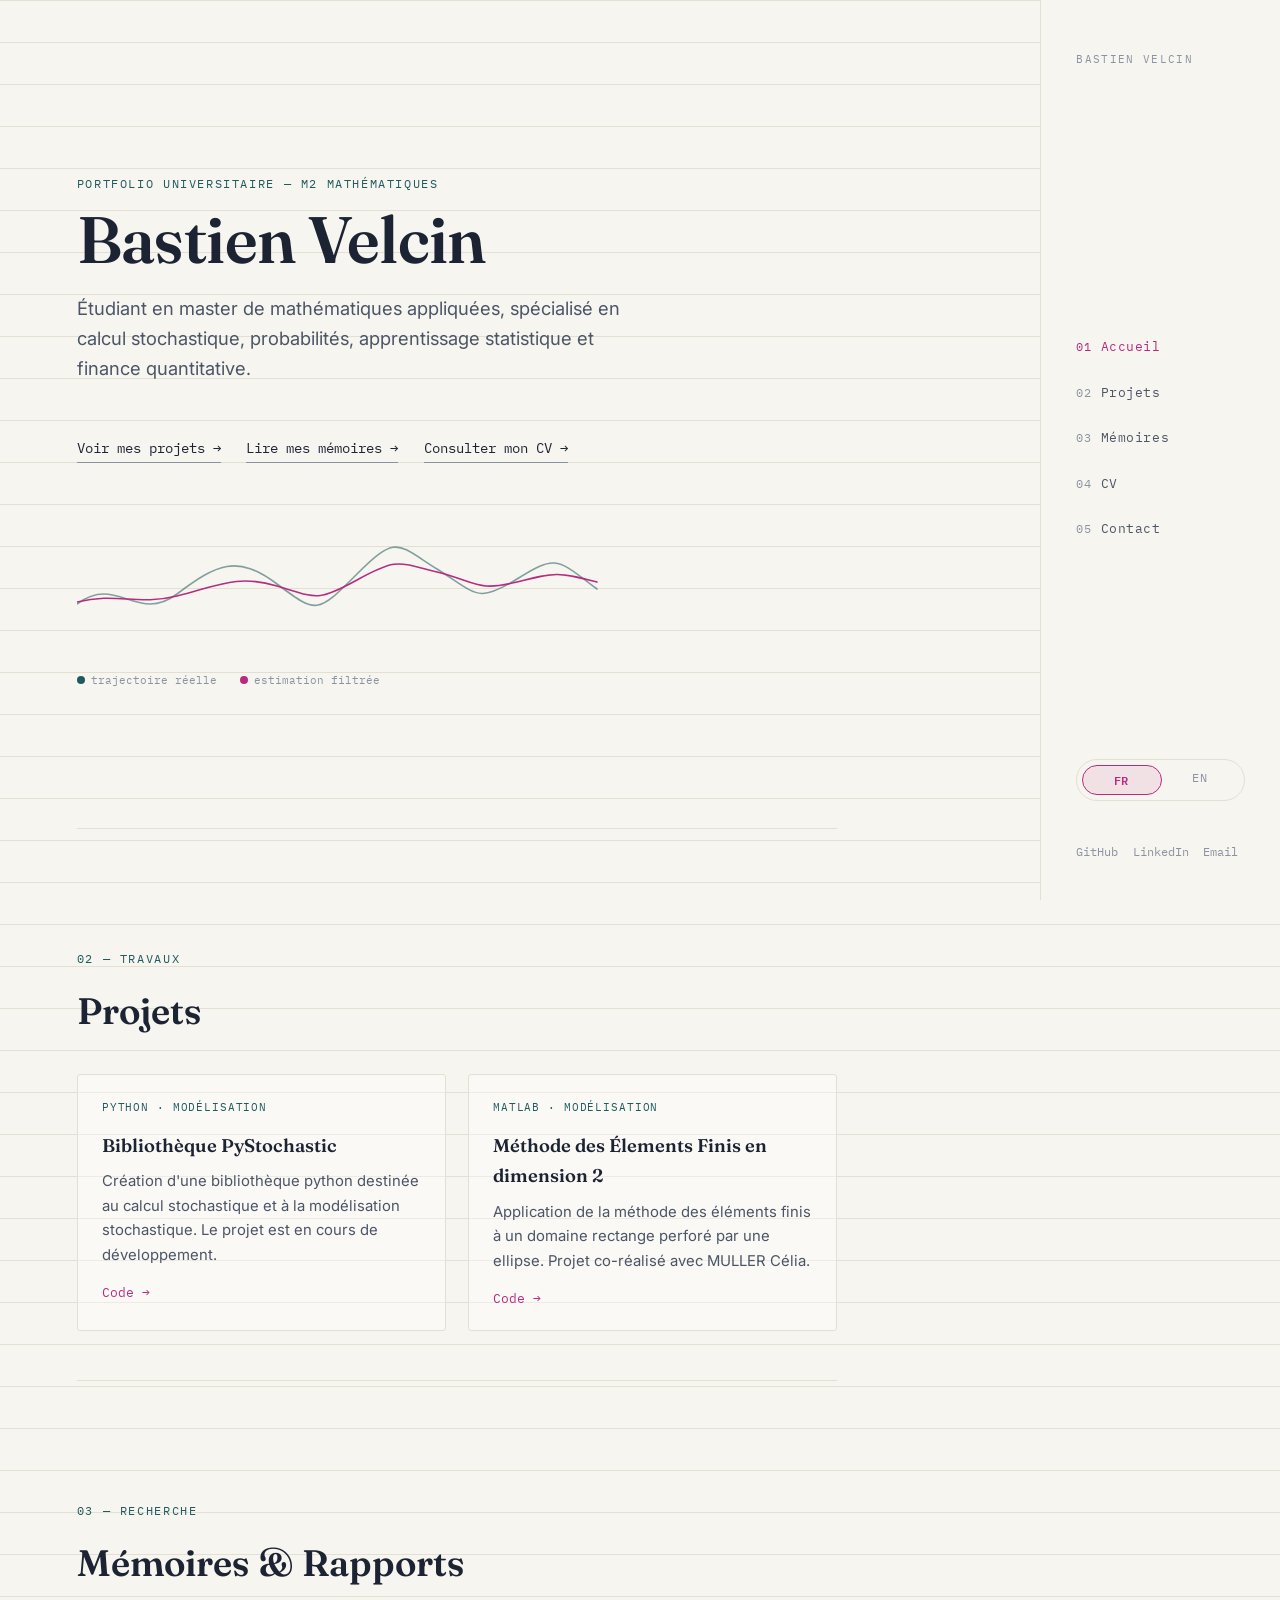
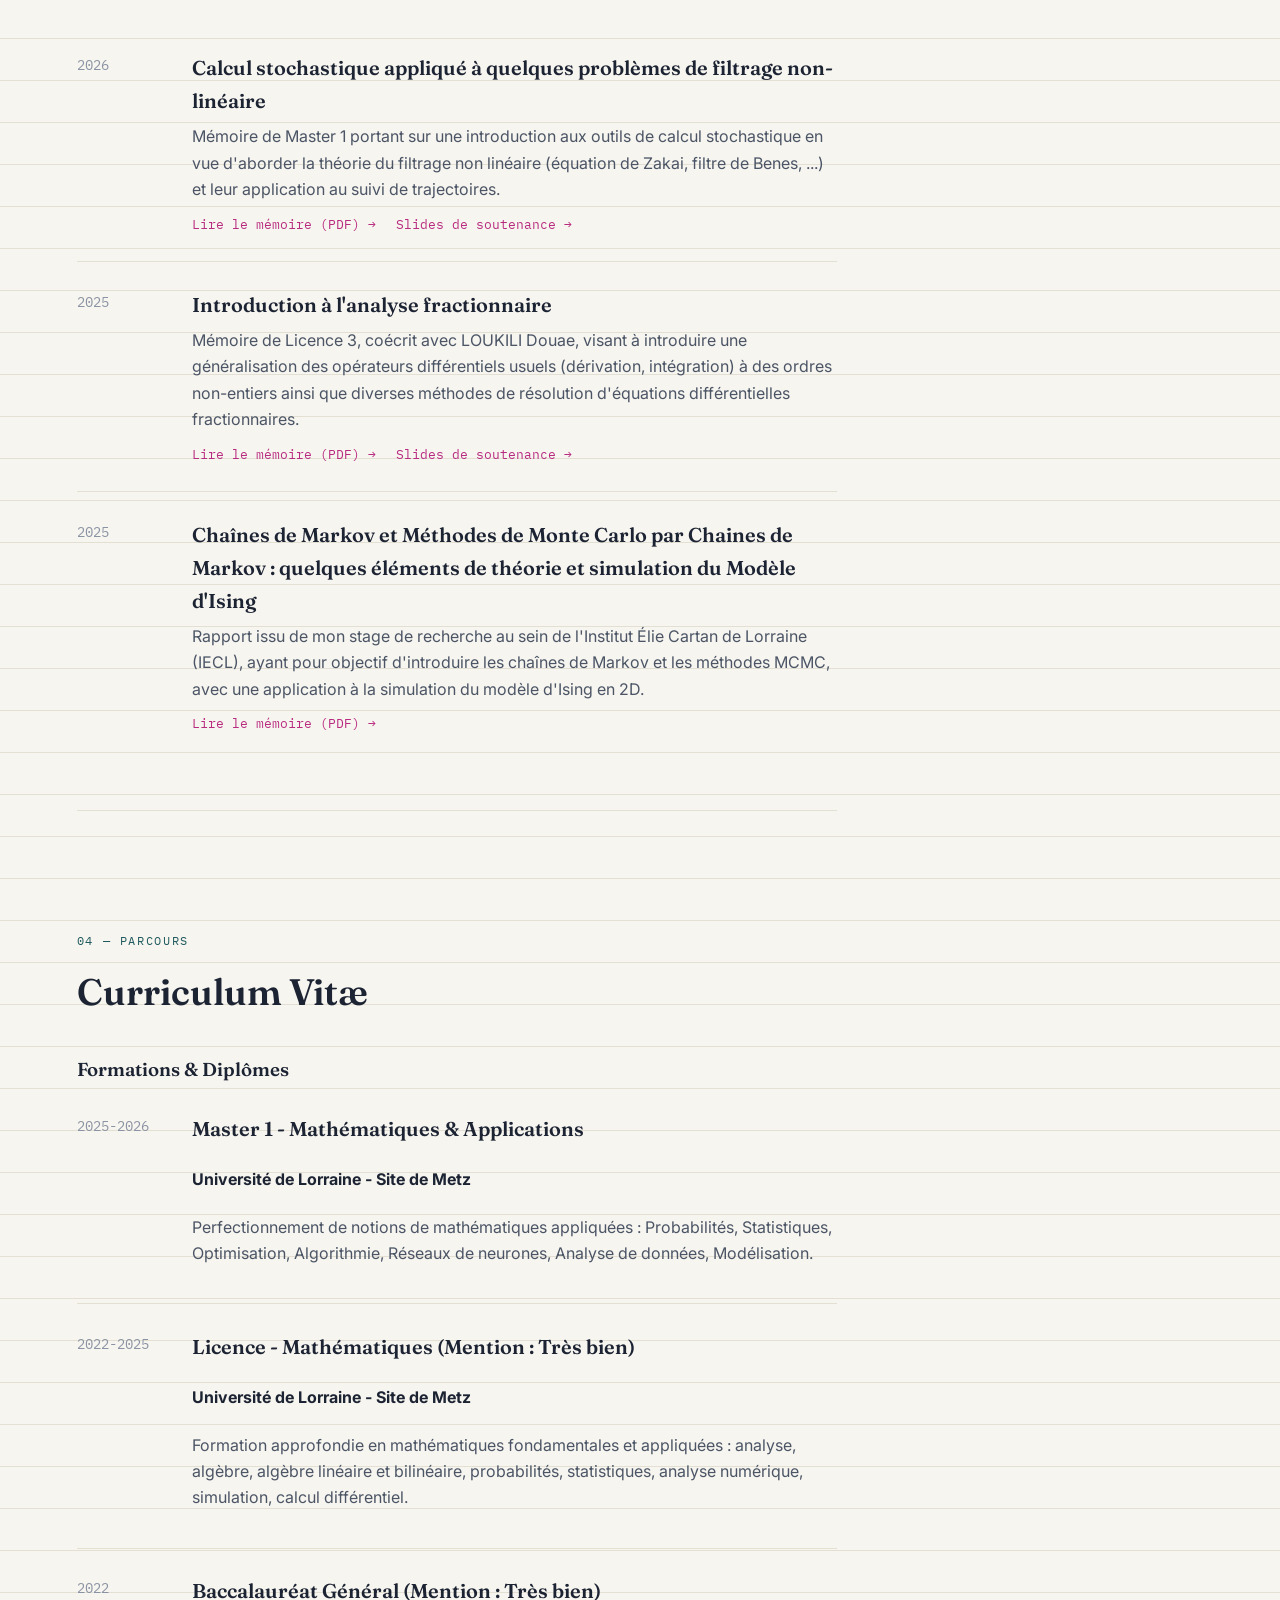
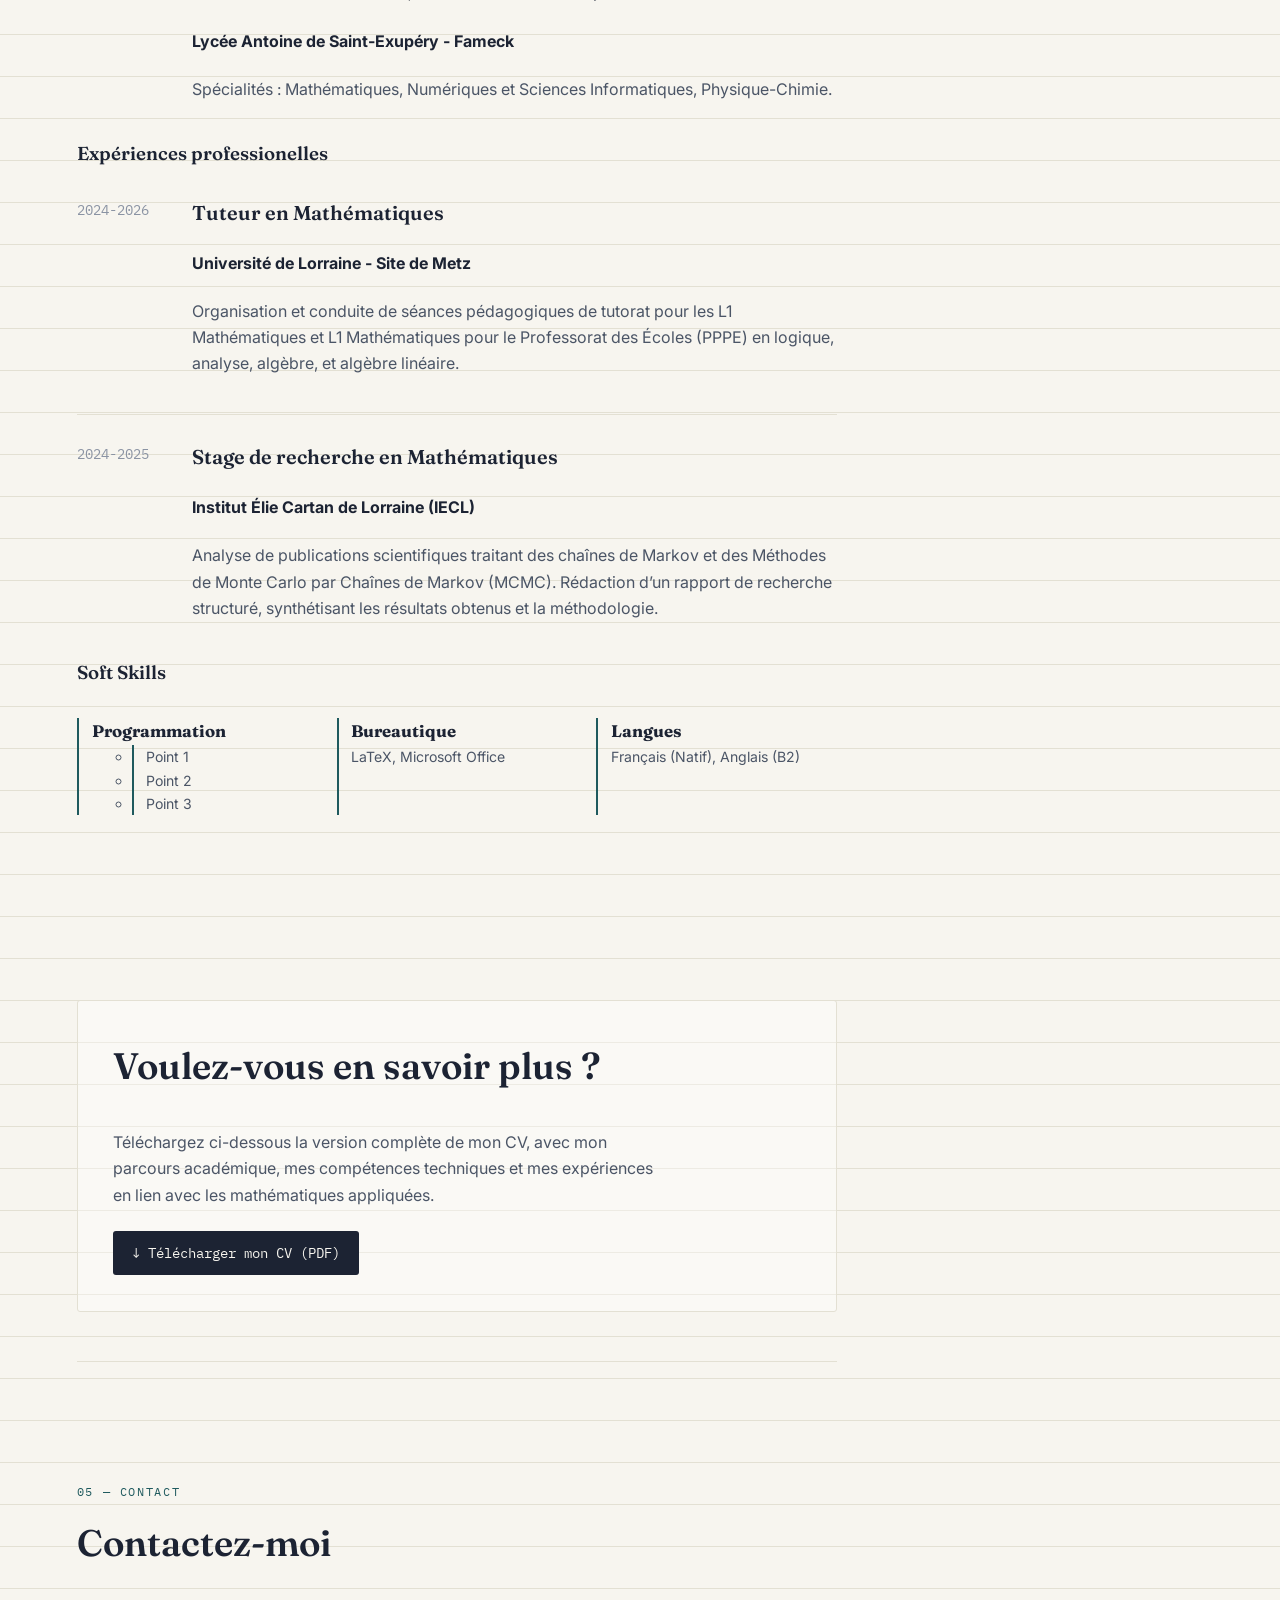
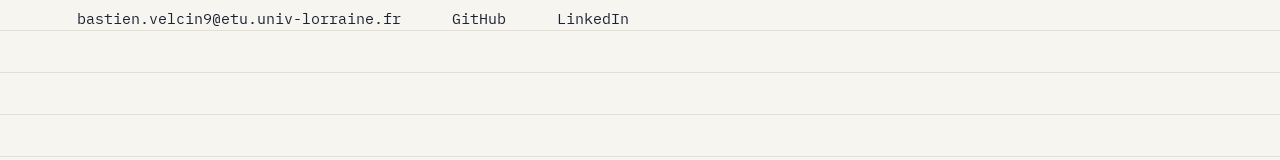
==== commit d9e973a7: "Update index.html" ====
--- a/index.html
+++ b/index.html
@@ -161,9 +161,7 @@
   </aside>
 
 </div>
-<button class="lang-switch mobile-float" id="lang-toggle-float" aria-label="Changer de langue / Switch language">
-  <span data-lang-btn="fr">FR</span><span class="lang-sep">·</span><span data-lang-btn="en">EN</span>
-</button>
+
 <script src="script.js"></script>
 </body>
 </html>
--- a/style.css
+++ b/style.css
@@ -166,6 +166,22 @@
 }
 .lang-switch:hover { border-color: var(--raspberry); }
 
+css
+.lang-switch.mobile-float { display: none; }
+
+@media (max-width: 900px) {
+  .lang-switch.mobile-float {
+    display: flex;
+    position: fixed;
+    bottom: 1.2rem;
+    right: 1.2rem;
+    width: 92px;
+    z-index: 100;
+    background: var(--paper);
+    box-shadow: 0 4px 14px rgba(28, 35, 51, 0.18);
+  }
+}
+
 .lang-switch .lang-sep { display: none; }
 
 .lang-switch [data-lang-btn] {
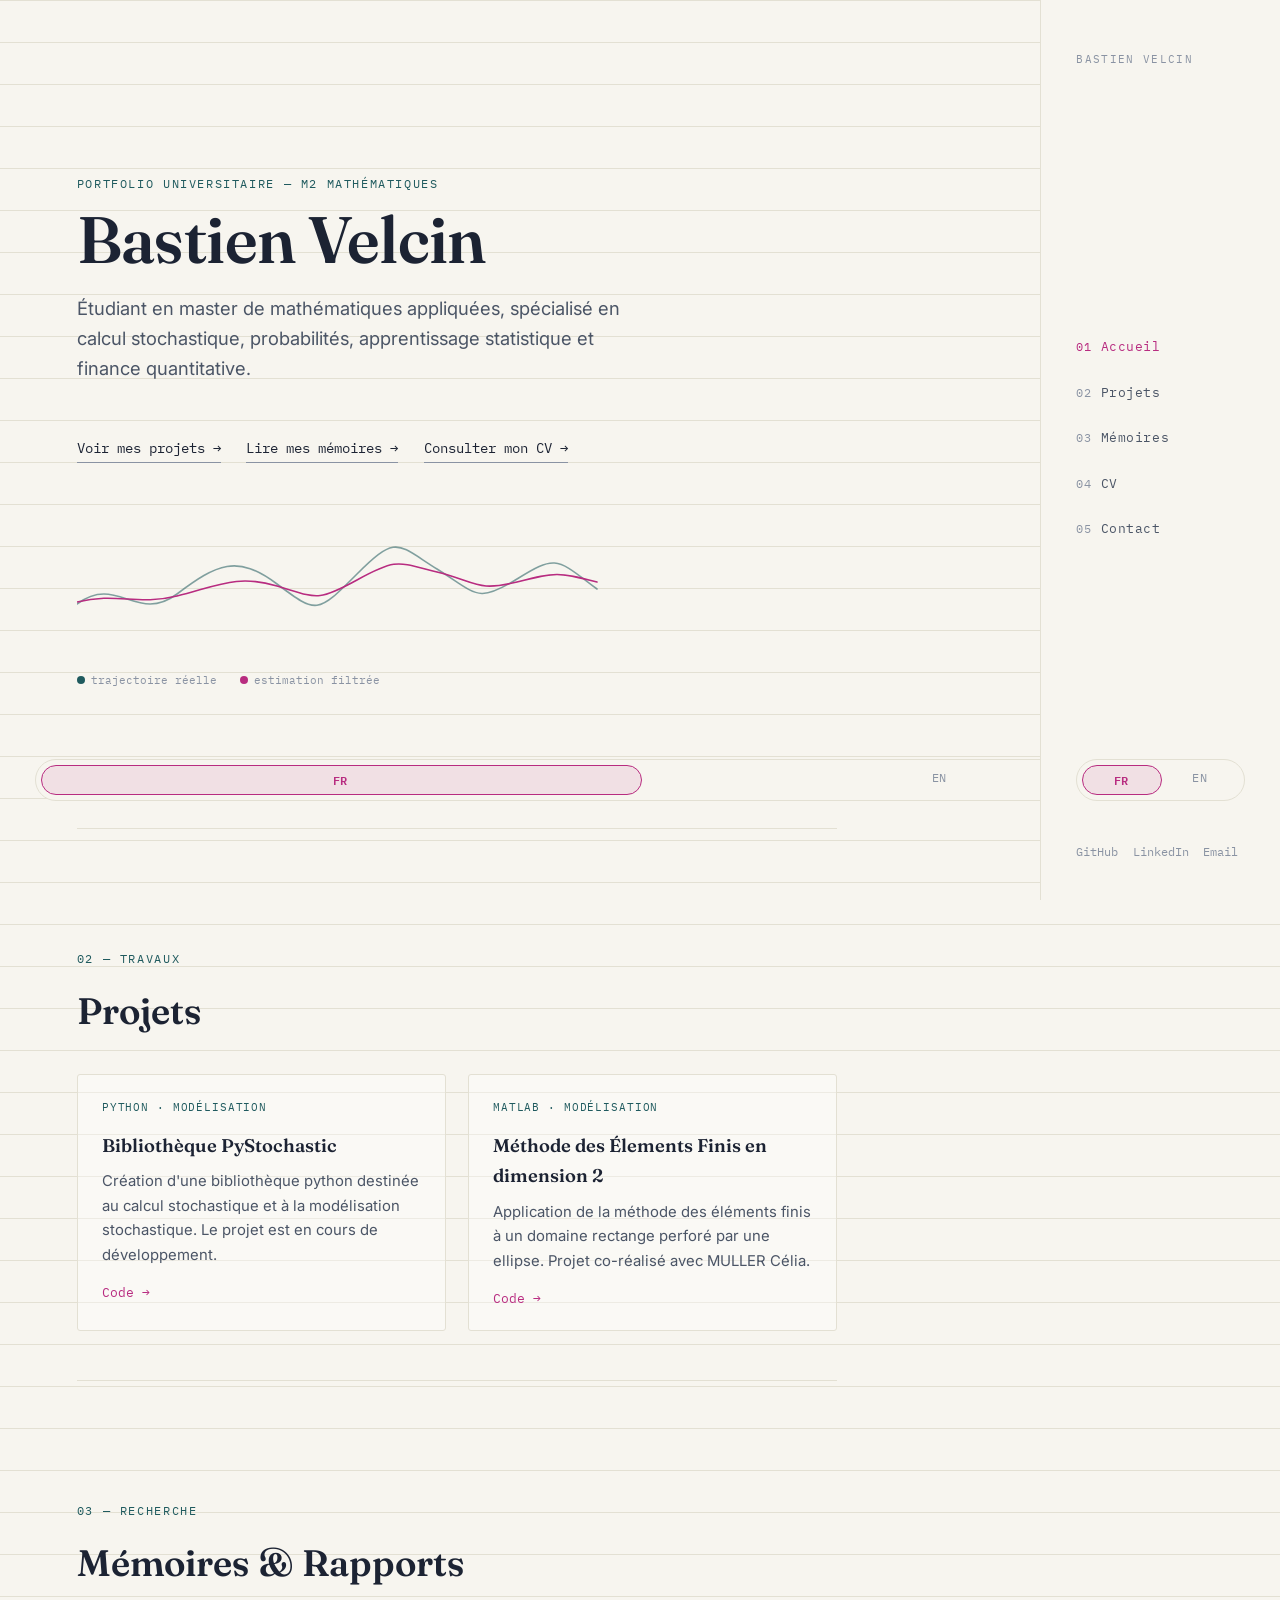
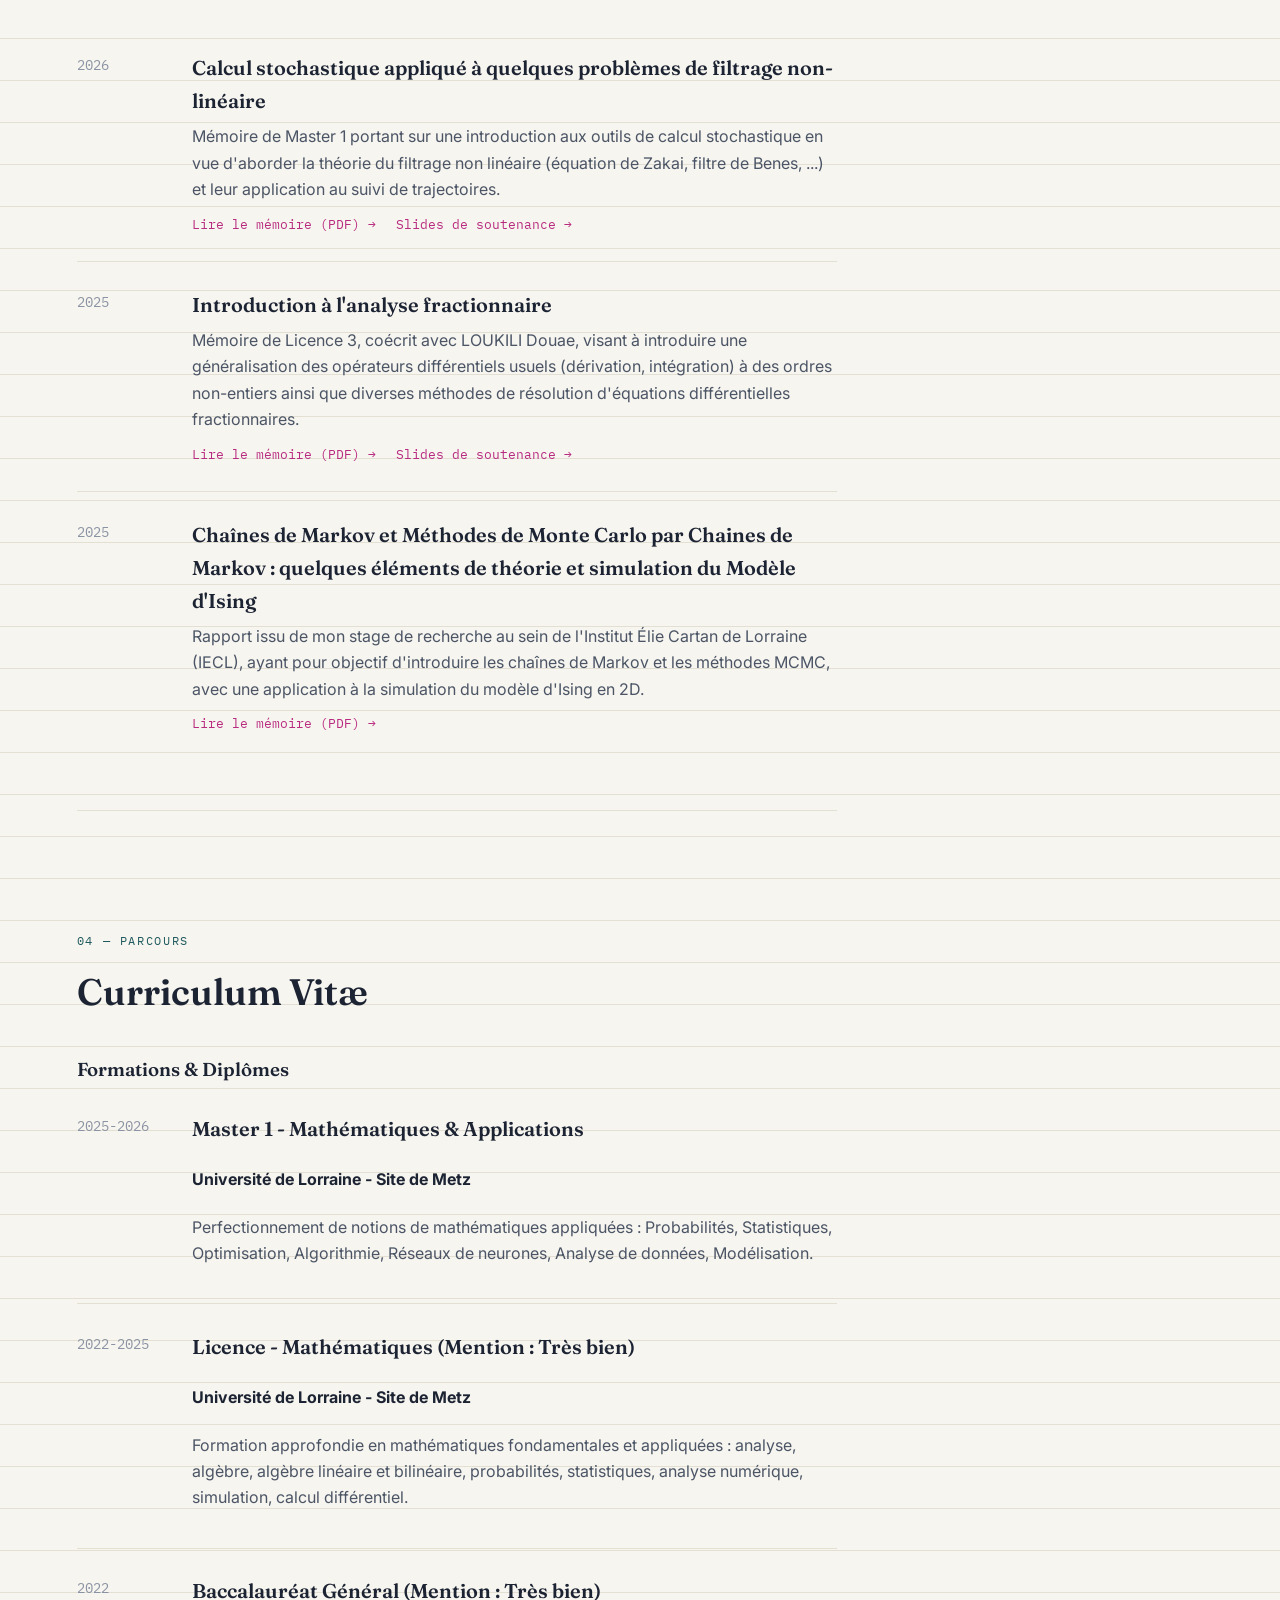
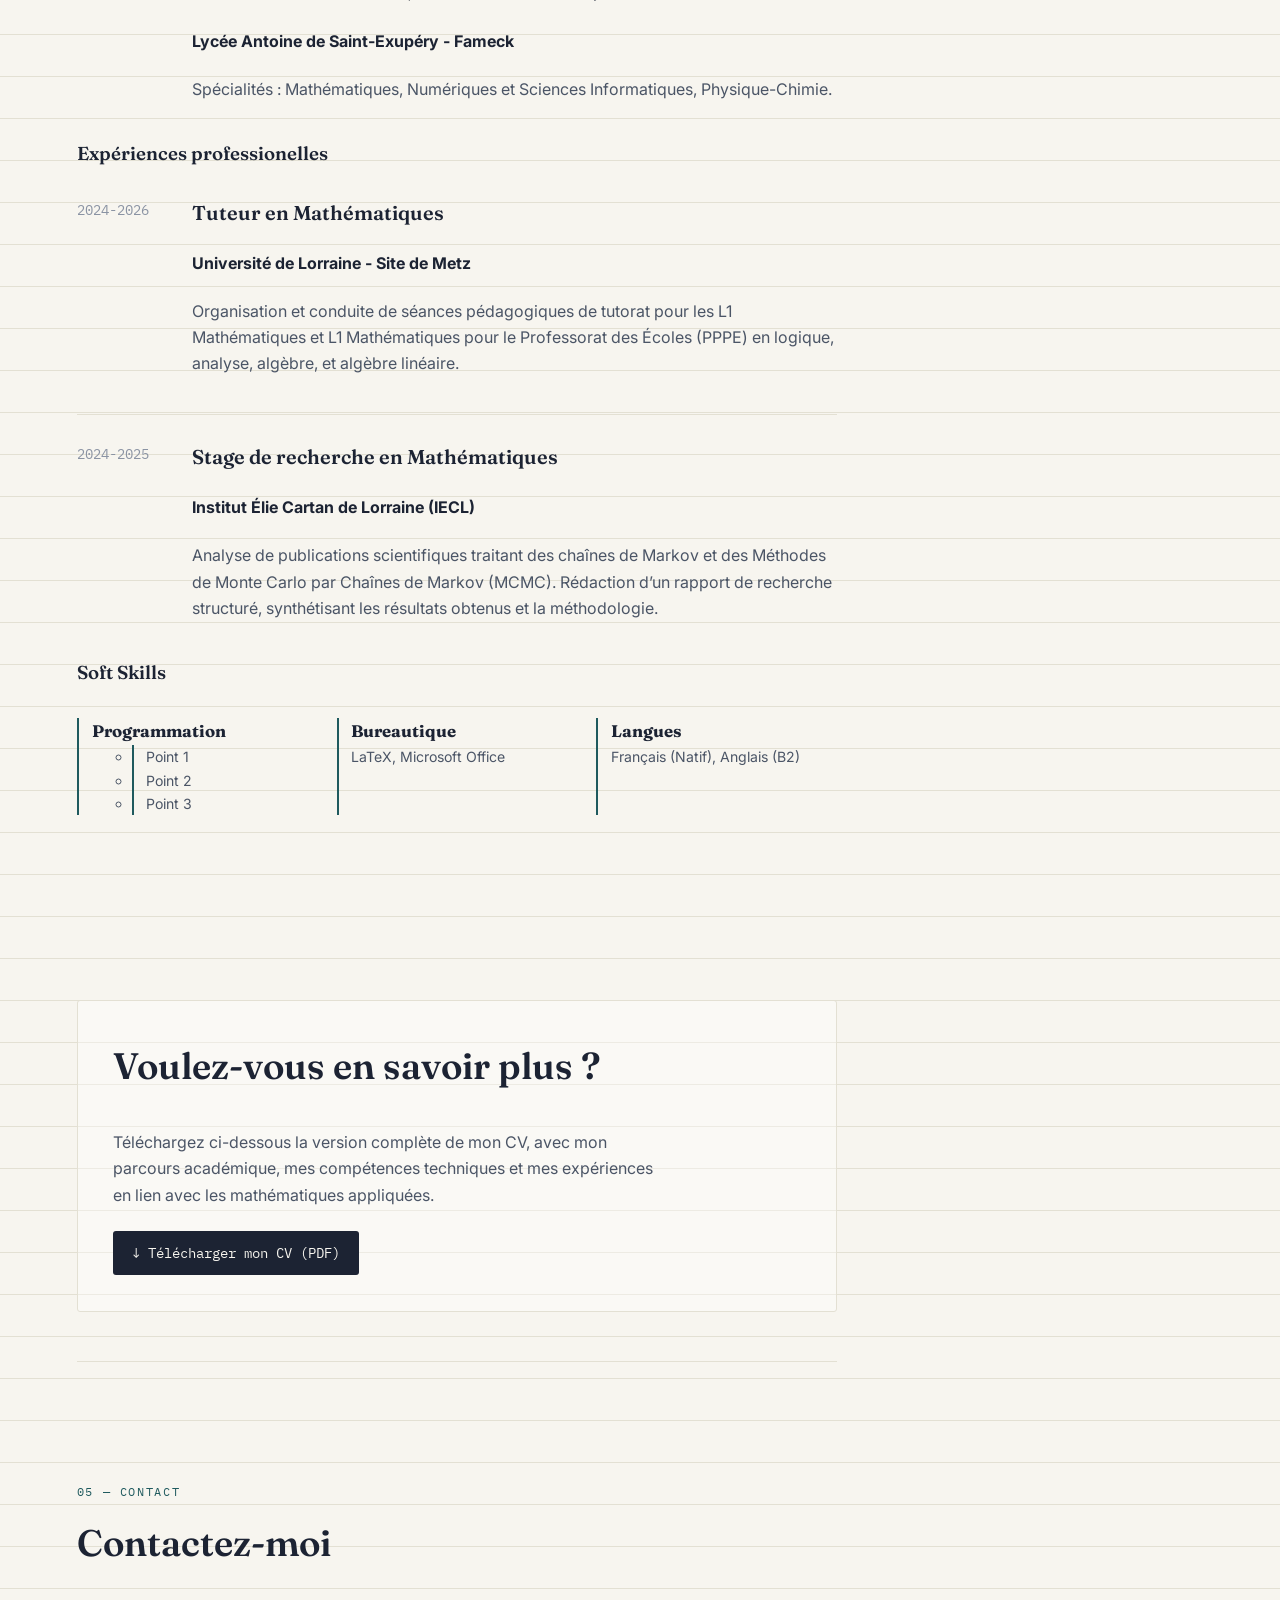
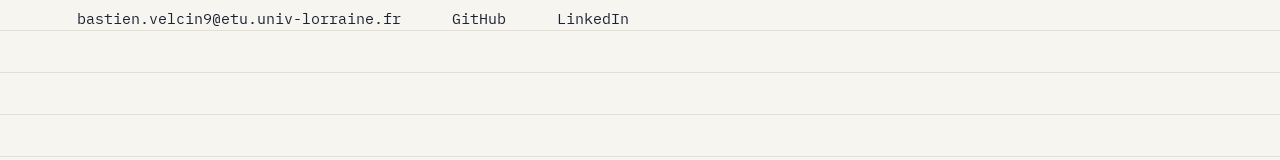
==== commit 91968071: "Update index.html" ====
--- a/index.html
+++ b/index.html
@@ -161,7 +161,9 @@
   </aside>
 
 </div>
-
+<button class="lang-switch mobile-float" id="lang-toggle-float" aria-label="Changer de langue / Switch language">
+  <span data-lang-btn="fr">FR</span><span class="lang-sep">·</span><span data-lang-btn="en">EN</span>
+</button>
 <script src="script.js"></script>
 </body>
 </html>
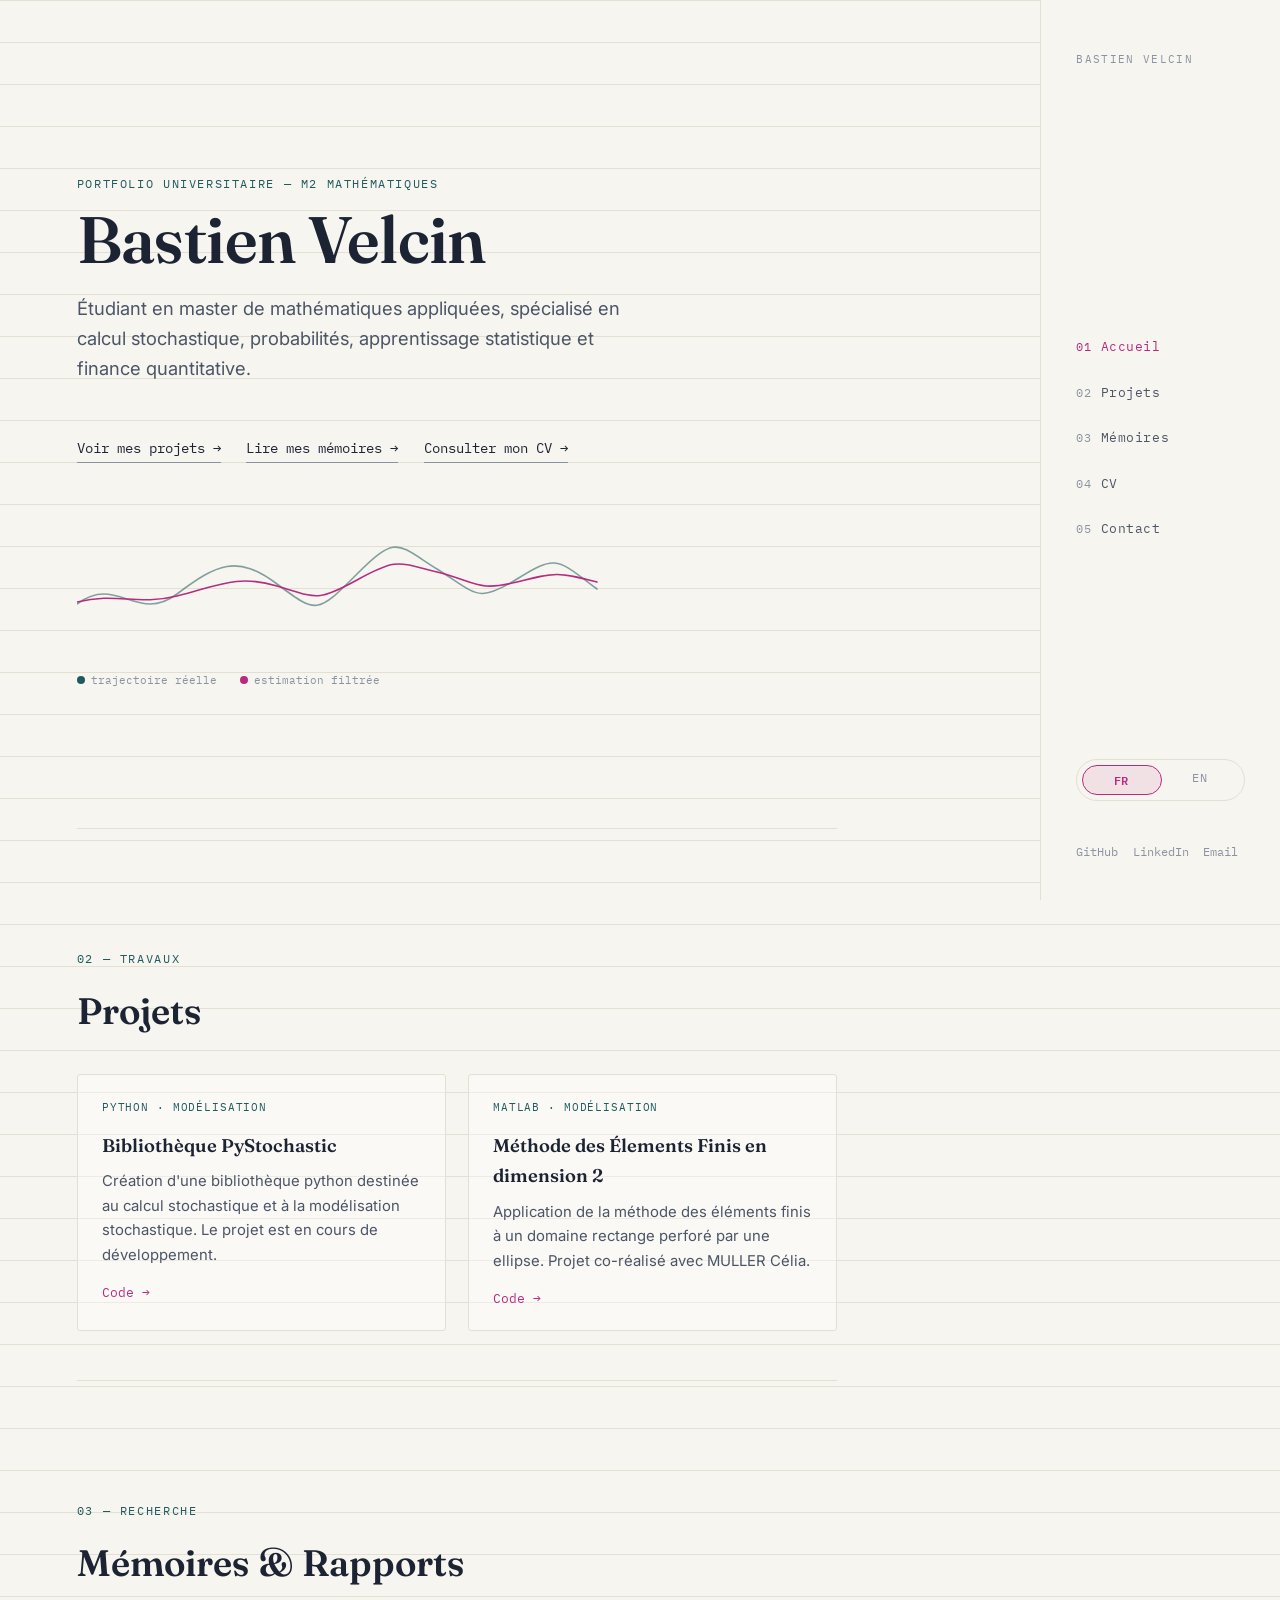
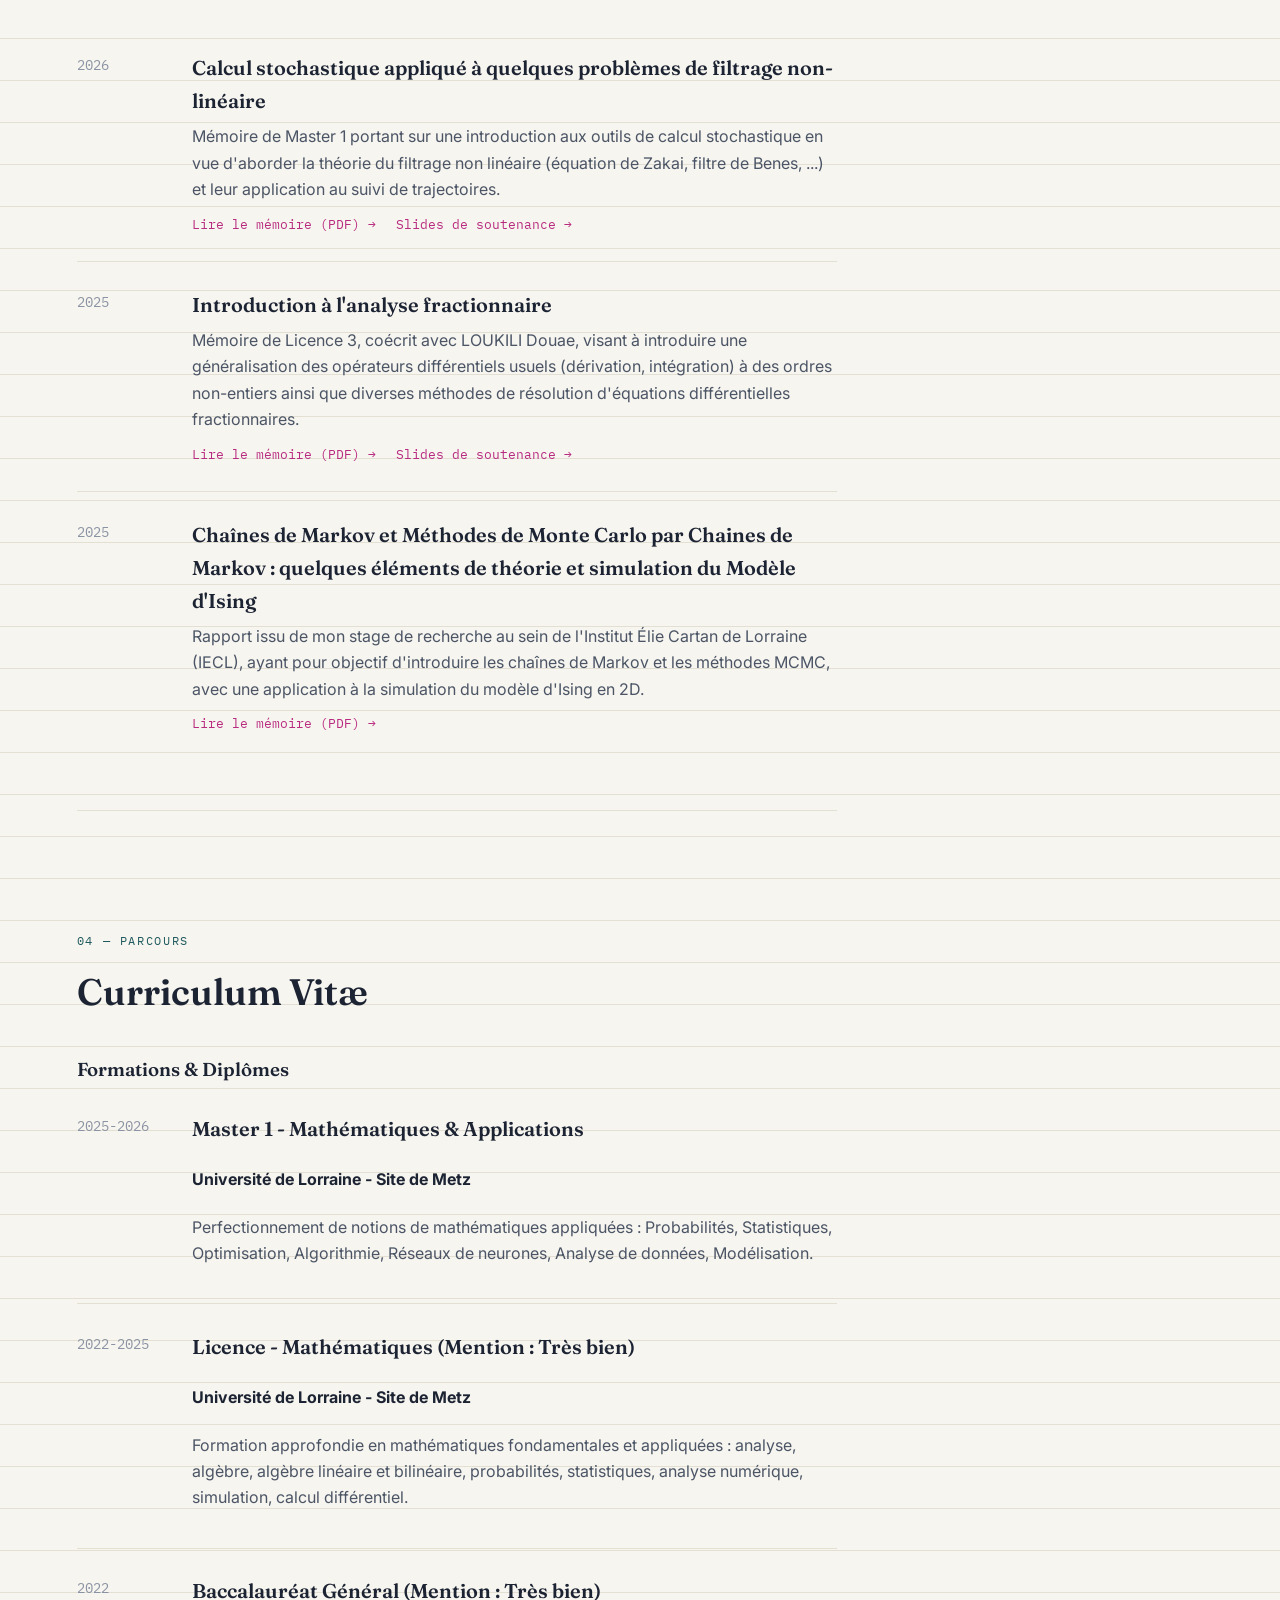
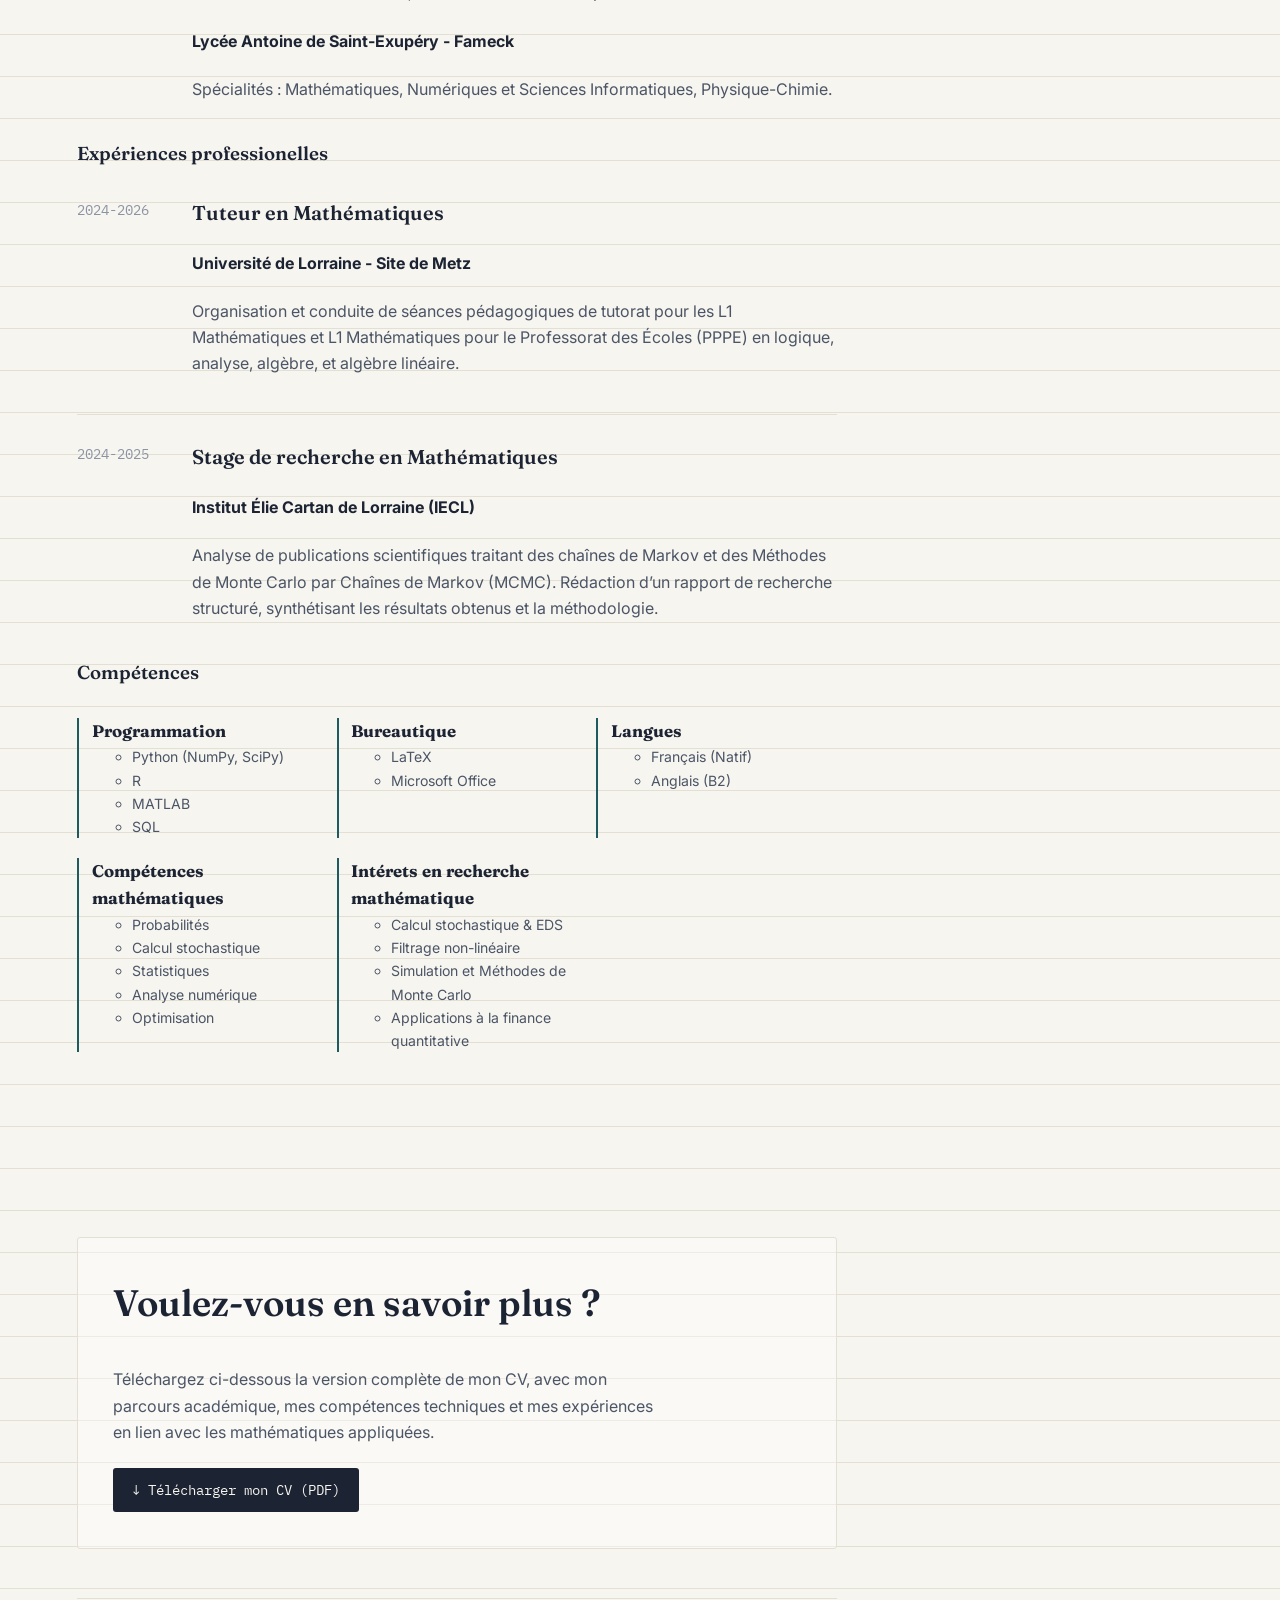
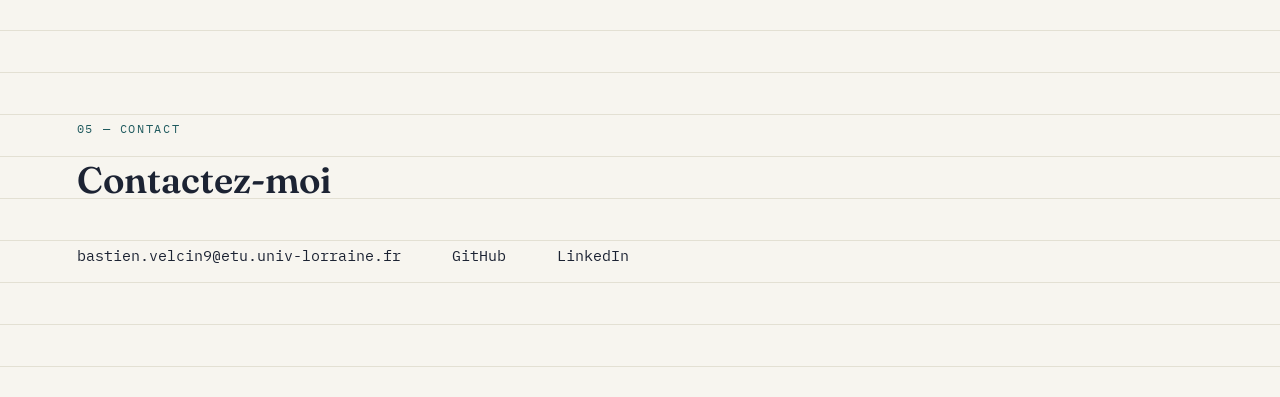
==== commit 6c76d69c: "Update index.html" ====
--- a/index.html
+++ b/index.html
@@ -92,7 +92,7 @@
       </div>
       
        <div id="softskills">
-        <h3 data-i18n="section.softskills.title">Soft Skills</h3>
+        <h3 data-i18n="section.softskills.title">Compétences</h3>
         <ul class="cv-highlights", id="softskills-list"></ul>
         <!--
        <ul class="cv-highlights">
--- a/style.css
+++ b/style.css
@@ -166,7 +166,6 @@
 }
 .lang-switch:hover { border-color: var(--raspberry); }
 
-css
 .lang-switch.mobile-float { display: none; }
 
 @media (max-width: 900px) {
@@ -400,7 +399,7 @@
   list-style: none;
   padding: 0;
 }
-.cv-highlights li {
+.cv-highlights li:not(#ss) {
   font-size: 0.88rem;
   color: var(--ink-soft);
   border-left: 2px solid var(--steel);
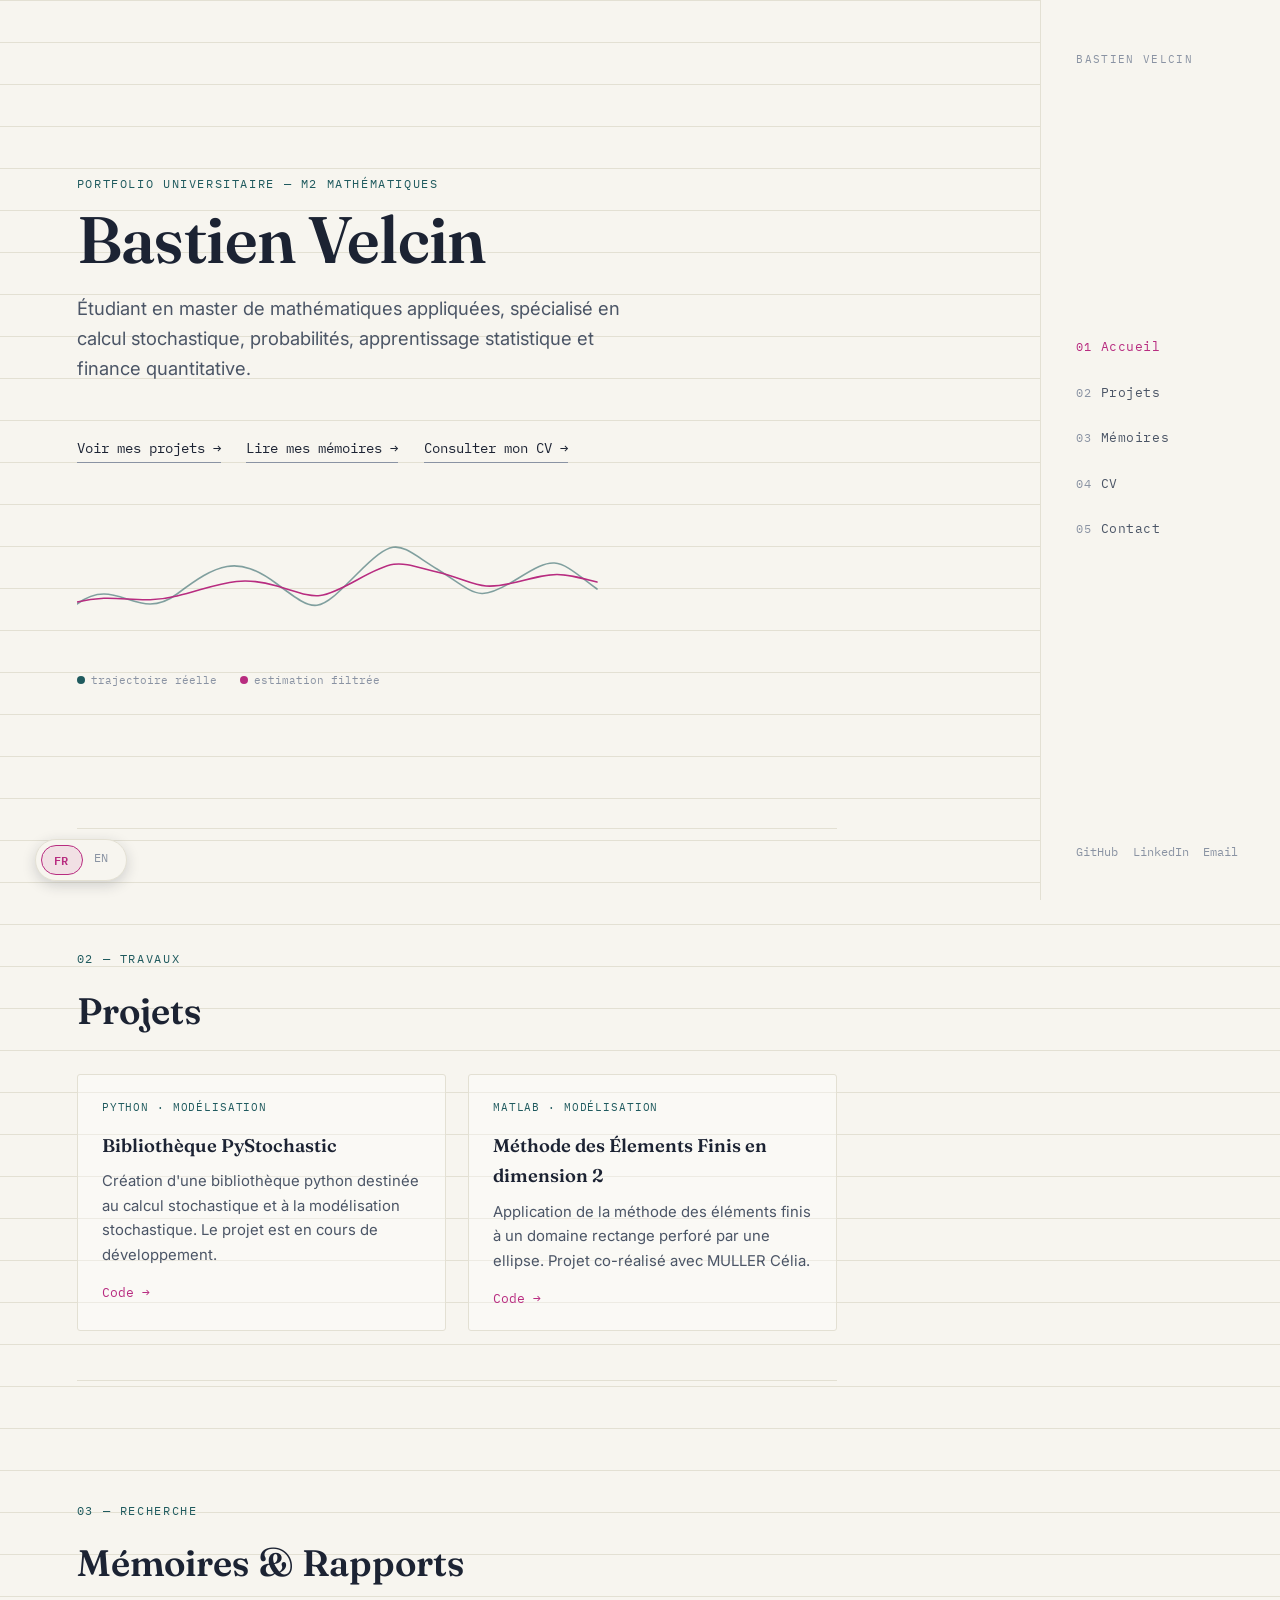
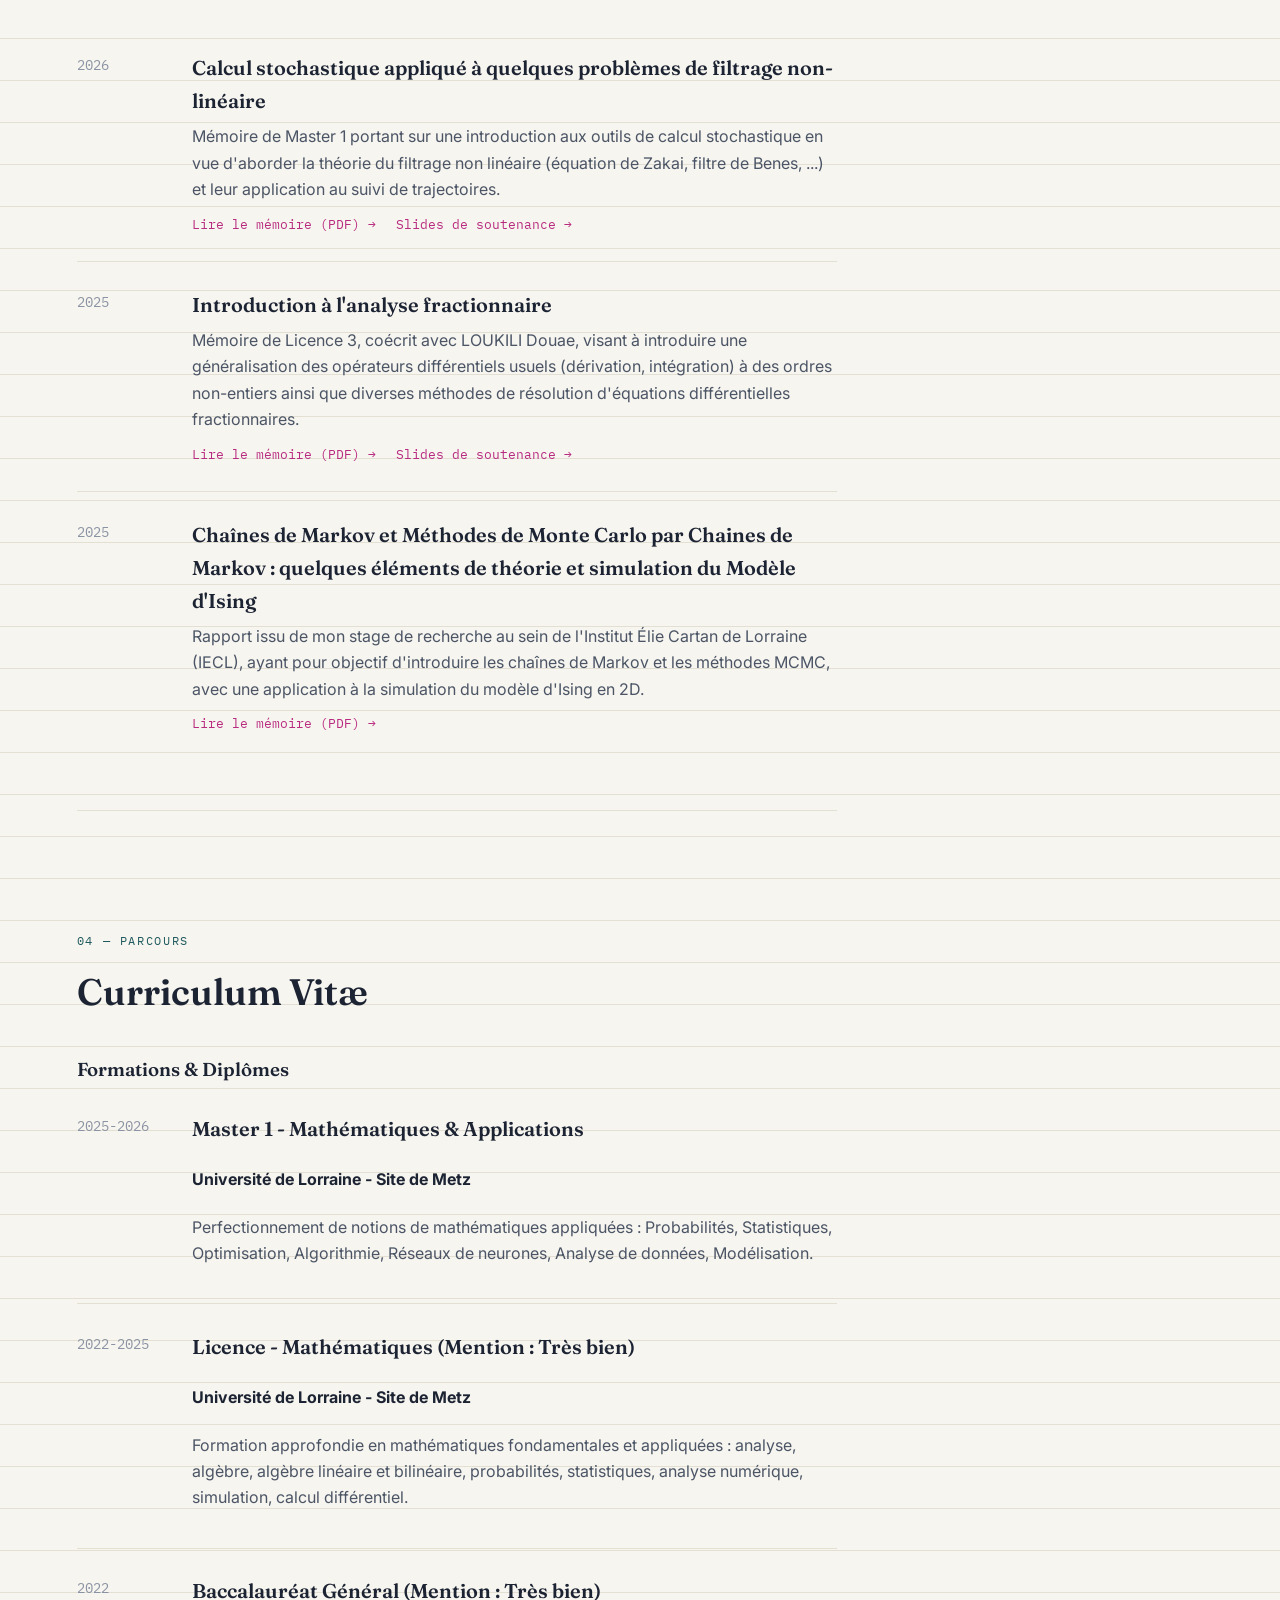
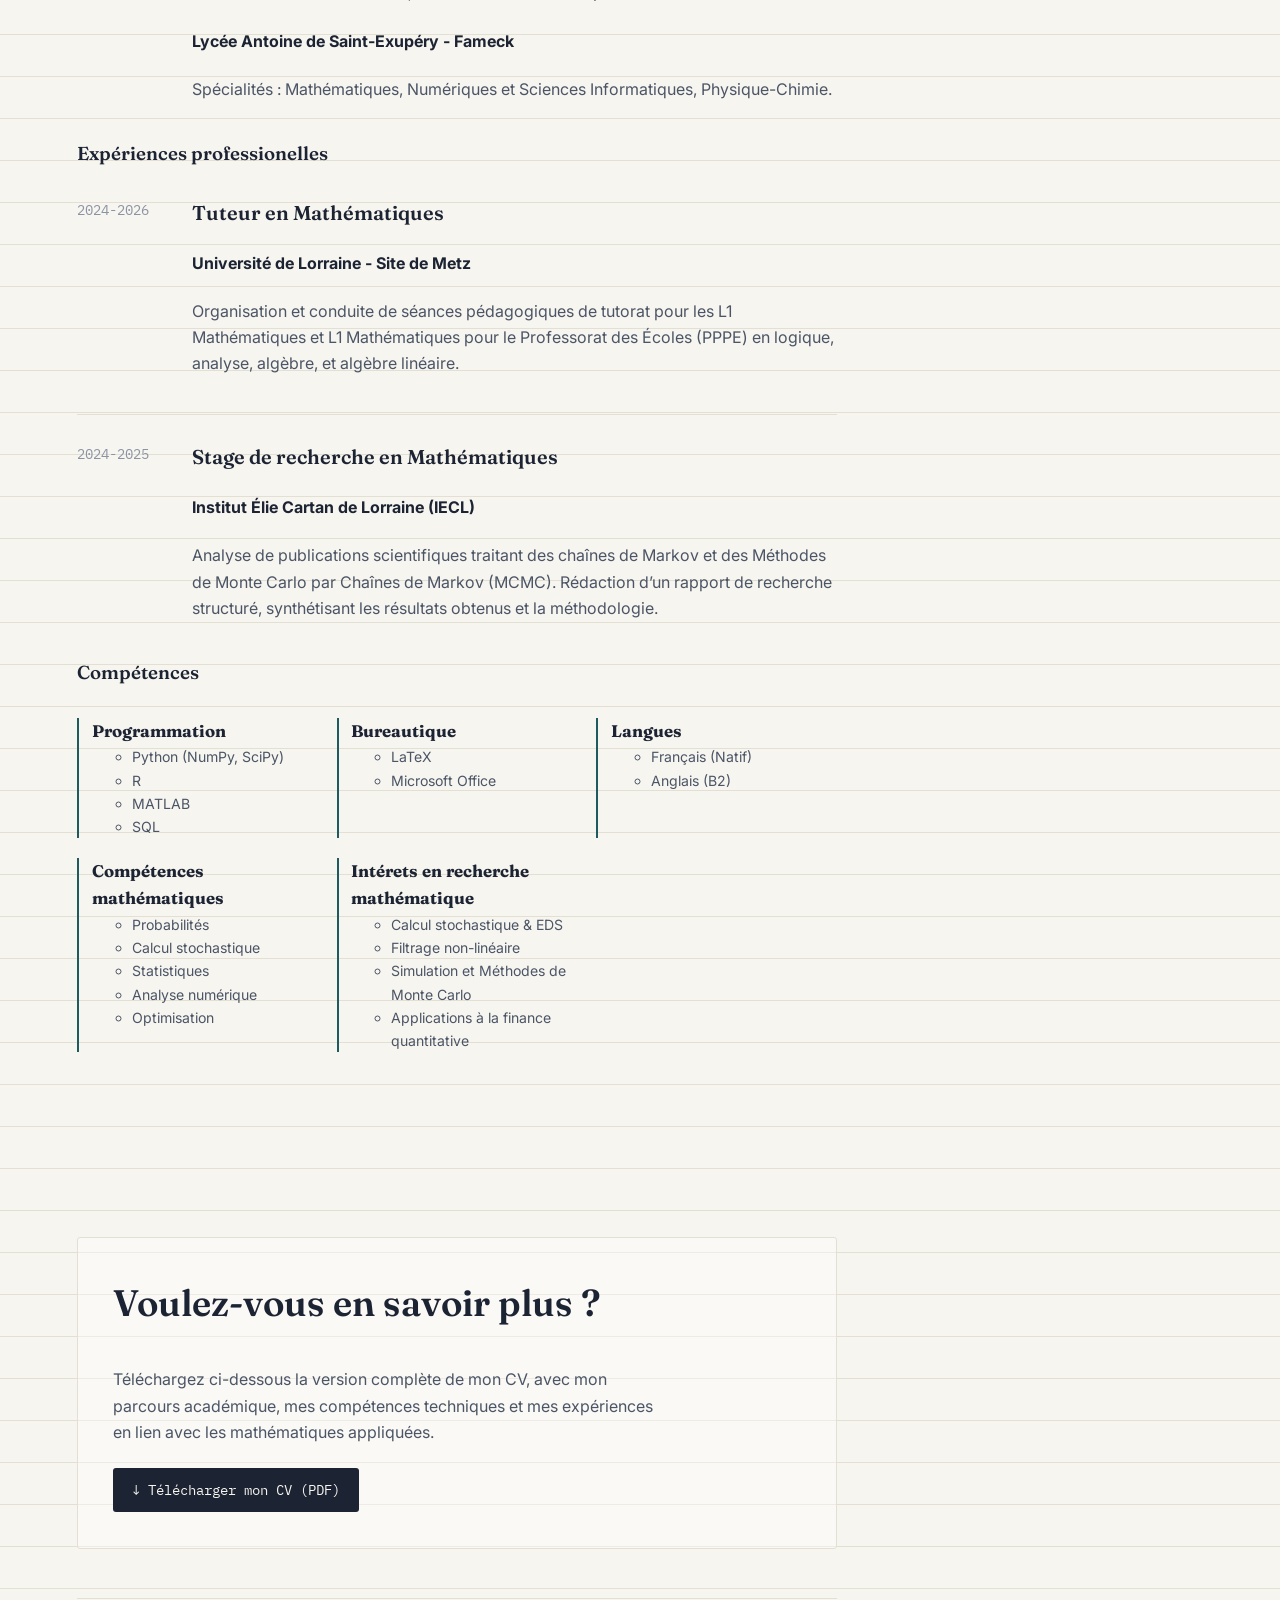
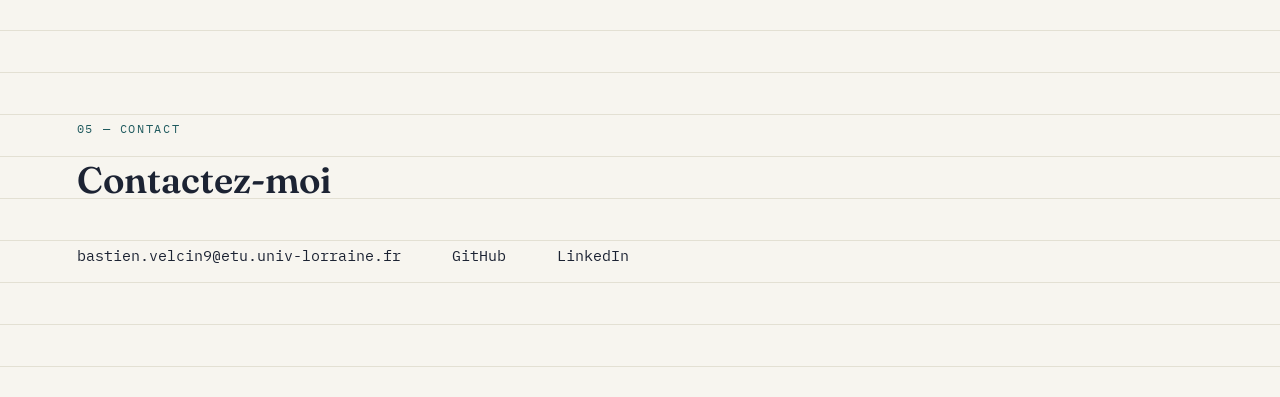
==== commit b5dc0253: "Update index.html" ====
--- a/index.html
+++ b/index.html
@@ -98,7 +98,7 @@
        <ul class="cv-highlights">
           <li><strong data-i18n="cv.h1.label">Programmation</strong><span data-i18n="cv.h1.value">Python, R, MATLAB, SQL</span></li>
           <li><strong data-i18n="cv.h2.label">Bureautique</strong><span data-i18n="cv.h2.value">LaTeX, Excel</span></li>
-          <li><strong data-i18n="cv.h3.label">Langues</strong><span data-i18n="cv.h3.value">Français (Natif), Anglais (B2)</span></li>
+          <li><strong data-i18n="cv.h3.label">Langues</strong><span data-i18n="cv.h3.value">ançais (Natif), Anglais (B2)</span></li>
         </ul>-->
       </div>
       <section>
@@ -128,7 +128,7 @@
       <p class="eyebrow" data-i18n="section.contact.eyebrow">05 — Contact</p>
       <h2 data-i18n="section.contact.title">Me contacter</h2>
       <div class="contact-grid">
-        <a href="mailto:prenom.nom@etu.univ.fr">bastien.velcin9@etu.univ-lorraine.fr</a>
+        <a href="mailto:bastien.velcin9@etu.univ-lorraine.">bastien.velcin9@etu.univ-lorraine.fr</a>
         <a href="https://github.com/BastienVelcin" target="_blank" rel="noopener">GitHub</a>
         <a href="https://www.linkedin.com/in/bastien-velcin" target="_blank" rel="noopener">LinkedIn</a>
       </div>
@@ -150,9 +150,10 @@
         <li><a href="#contact" data-nav><span class="idx">05</span><span data-i18n="nav.contact">Contact</span></a></li>
       </ul>
     </nav>
+    <!--
     <button class="lang-switch" id="lang-toggle-desktop" aria-label="Changer de langue / Switch language">
       <span data-lang-btn="fr">FR</span><span class="lang-sep">·</span><span data-lang-btn="en">EN</span>
-    </button>
+    </button> -->
     <div class="sidebar-foot">
       <a href="https://github.com/BastienVelcin" target="_blank" rel="noopener">GitHub</a>
       <a href="https://www.linkedin.com/in/bastien-velcin" target="_blank" rel="noopener">LinkedIn</a>
--- a/style.css
+++ b/style.css
@@ -168,7 +168,6 @@
 
 .lang-switch.mobile-float { display: none; }
 
-@media (max-width: 900px) {
   .lang-switch.mobile-float {
     display: flex;
     position: fixed;
@@ -179,7 +178,6 @@
     background: var(--paper);
     box-shadow: 0 4px 14px rgba(28, 35, 51, 0.18);
   }
-}
 
 .lang-switch .lang-sep { display: none; }
 
@@ -327,7 +325,7 @@
 
 .card {
   border: 1px solid var(--paper-line);
-  background: rgba(255,255,255,0.35);
+  background: rgba(255,255,255,0.35); /* 0.35 -> 1*/
   padding: 1.5rem 1.5rem 1.3rem;
   border-radius: var(--radius);
   transition: border-color 0.2s ease, transform 0.2s ease;
